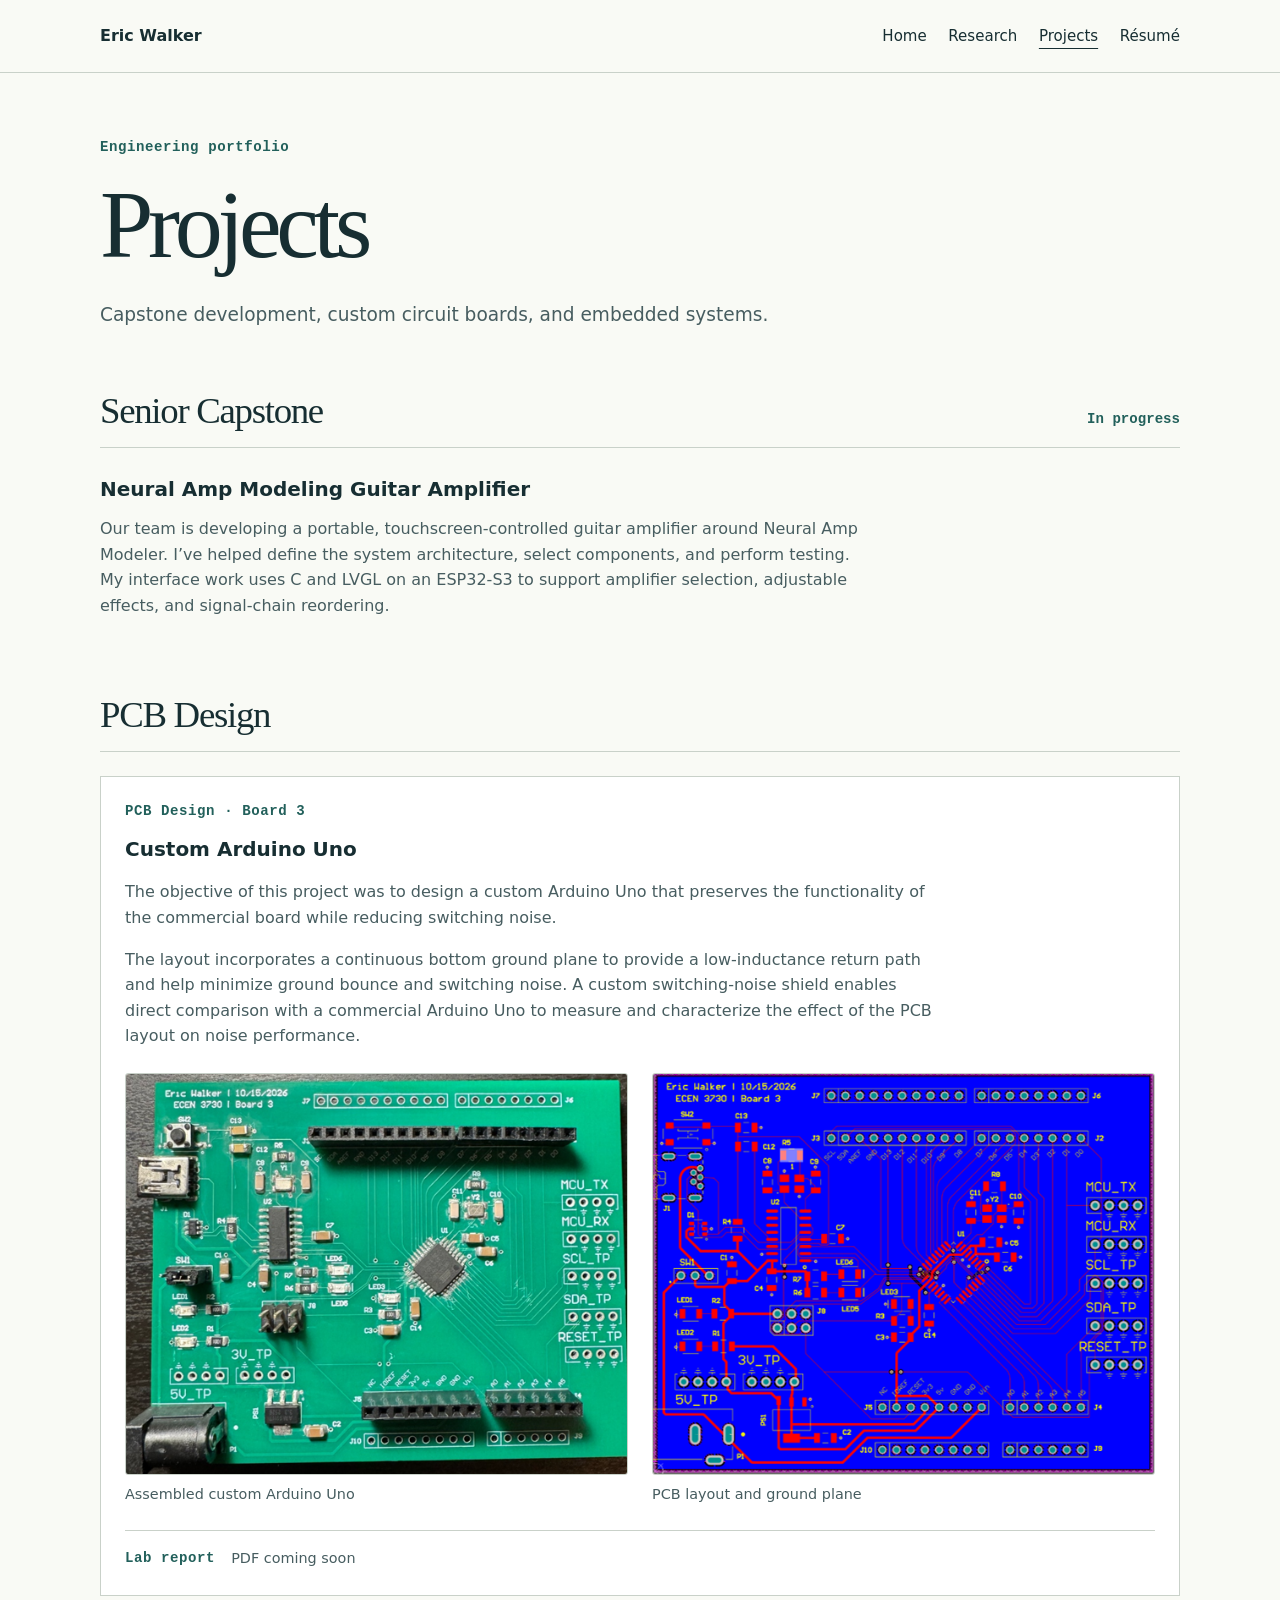
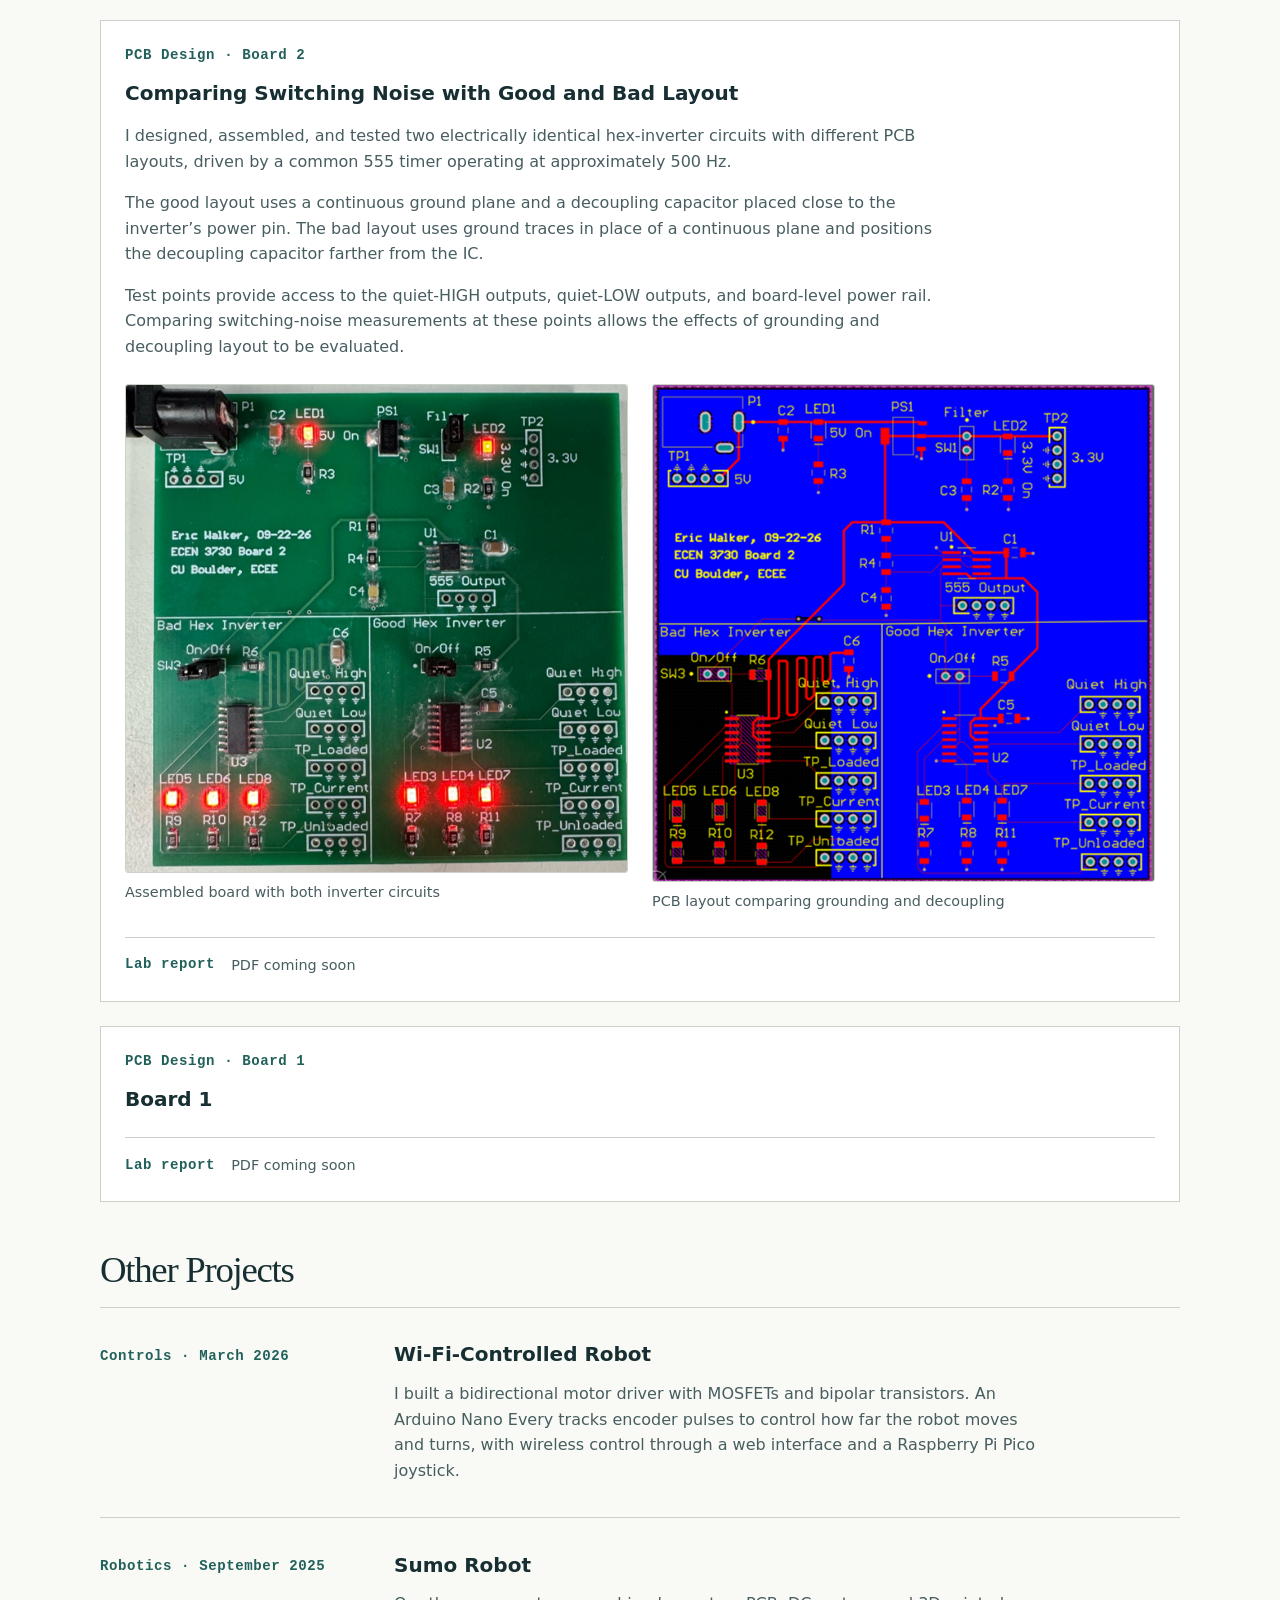
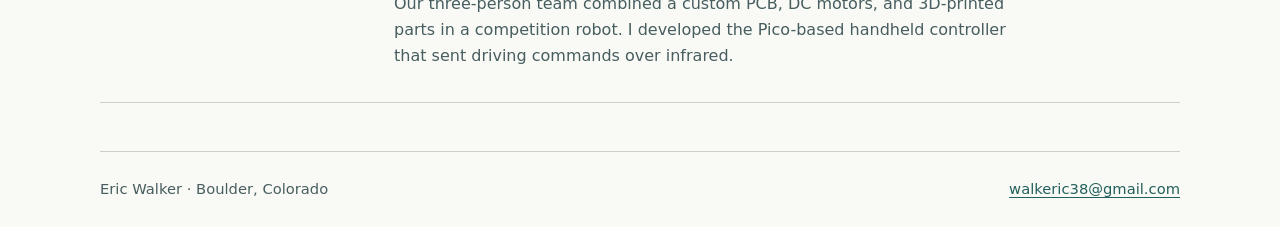
==== projects.html @ d58d84e8 "Add Board 2 layout comparison and stack PCB projects" ====
<!doctype html>
<html lang="en">
<head>
  <meta charset="utf-8">
  <meta name="viewport" content="width=device-width, initial-scale=1">
  <title>Projects | Eric Walker</title>
  <meta name="description" content="PCB design, embedded systems, electronics, robotics, and software projects by Eric Walker.">
  <link rel="icon" type="image/svg+xml" href="data:image/svg+xml,%3Csvg xmlns='http://www.w3.org/2000/svg' viewBox='0 0 64 64'%3E%3Crect width='64' height='64' rx='8' fill='%23172033'/%3E%3Cpath d='M15 17h34v9H26v7h19v8H26v7h23v9H15z' fill='white'/%3E%3C/svg%3E">
  <link rel="stylesheet" href="styles.css">
</head>
<body>
  <a class="skip-link" href="#main">Skip to content</a>
  <header class="site-header"><nav class="nav" aria-label="Primary navigation"><a class="brand" href="index.html">Eric Walker</a><button class="menu-button" type="button" aria-label="Open navigation" aria-expanded="false">☰</button><div class="nav-links"><a href="index.html">Home</a><a href="research.html">Research</a><a href="projects.html" aria-current="page">Projects</a><a href="resume.html">Résumé</a></div></nav></header>
  <main id="main">
    <header class="page-header"><p class="label">Engineering portfolio</p><h1>Projects</h1><p class="lead">Capstone development, custom circuit boards, and embedded systems.</p></header>
    <section class="project-section" id="capstone" aria-labelledby="capstone-title">
      <span id="amplifier"></span>
      <div class="section-heading"><h2 id="capstone-title">Senior Capstone</h2><p class="meta">In progress</p></div>
      <article class="featured-project"><h3>Neural Amp Modeling Guitar Amplifier</h3><p>Our team is developing a portable, touchscreen-controlled guitar amplifier around Neural Amp Modeler. I’ve helped define the system architecture, select components, and perform testing. My interface work uses C and LVGL on an ESP32-S3 to support amplifier selection, adjustable effects, and signal-chain reordering.</p></article>
    </section>
    <section class="project-section" id="pcb-design" aria-labelledby="pcb-title">
      <div class="section-heading"><h2 id="pcb-title">PCB Design</h2></div>
      <div class="board-grid">
        <article id="custom-arduino" class="board-card board-feature">
          <p class="label">PCB Design · Board 3</p>
          <h3>Custom Arduino Uno</h3>
          <p>The objective of this project was to design a custom Arduino Uno that preserves the functionality of the commercial board while reducing switching noise.</p>
          <p>The layout incorporates a continuous bottom ground plane to provide a low-inductance return path and help minimize ground bounce and switching noise. A custom switching-noise shield enables direct comparison with a commercial Arduino Uno to measure and characterize the effect of the PCB layout on noise performance.</p>
          <div class="board-gallery">
            <figure><a href="assets/custom-arduino-assembled.png" target="_blank" rel="noopener"><img src="assets/custom-arduino-assembled.png" width="593" height="473" alt="Assembled custom Arduino Uno board with microcontroller, USB connector, power input, headers, and labeled test points" loading="lazy"></a><figcaption>Assembled custom Arduino Uno</figcaption></figure>
            <figure><a href="assets/custom-arduino-layout.png" target="_blank" rel="noopener"><img src="assets/custom-arduino-layout.png" width="588" height="470" alt="Custom Arduino PCB layout showing component placement, signal routing, and bottom ground plane" loading="lazy"></a><figcaption>PCB layout and ground plane</figcaption></figure>
          </div>
          <div class="report-area"><span class="label">Lab report</span><span class="report-pending">PDF coming soon</span></div>
        </article>
        <article id="board-2" class="board-card board-feature">
          <p class="label">PCB Design · Board 2</p>
          <h3>Comparing Switching Noise with Good and Bad Layout</h3>
          <p>I designed, assembled, and tested two electrically identical hex-inverter circuits with different PCB layouts, driven by a common 555 timer operating at approximately 500 Hz.</p>
          <p>The good layout uses a continuous ground plane and a decoupling capacitor placed close to the inverter’s power pin. The bad layout uses ground traces in place of a continuous plane and positions the decoupling capacitor farther from the IC.</p>
          <p>Test points provide access to the quiet-HIGH outputs, quiet-LOW outputs, and board-level power rail. Comparing switching-noise measurements at these points allows the effects of grounding and decoupling layout to be evaluated.</p>
          <div class="board-gallery">
            <figure><a href="assets/board-2-assembled.png" target="_blank" rel="noopener"><img src="assets/board-2-assembled.png" width="614" height="597" alt="Assembled Board 2 with a common 555 timer above bad-layout and good-layout hex-inverter circuits, illuminated LEDs, and labeled test points" loading="lazy"></a><figcaption>Assembled board with both inverter circuits</figcaption></figure>
            <figure><a href="assets/board-2-layout.png" target="_blank" rel="noopener"><img src="assets/board-2-layout.png" width="606" height="600" alt="Board 2 PCB layout comparing ground traces and distant decoupling on the left with a ground plane and local decoupling on the right" loading="lazy"></a><figcaption>PCB layout comparing grounding and decoupling</figcaption></figure>
          </div>
          <div class="report-area"><span class="label">Lab report</span><span class="report-pending">PDF coming soon</span></div>
        </article>
        <article id="board-1" class="board-card"><p class="label">PCB Design · Board 1</p><h3>Board 1</h3><div class="report-area"><span class="label">Lab report</span><span class="report-pending">PDF coming soon</span></div></article>
      </div>
    </section>
    <section class="project-section" aria-labelledby="other-title">
      <div class="section-heading"><h2 id="other-title">Other Projects</h2></div>
      <div class="rows">
        <article id="robot"><p class="label">Controls · March 2026</p><div><h3>Wi-Fi-Controlled Robot</h3><p>I built a bidirectional motor driver with MOSFETs and bipolar transistors. An Arduino Nano Every tracks encoder pulses to control how far the robot moves and turns, with wireless control through a web interface and a Raspberry Pi Pico joystick.</p></div></article>
        <article id="sumo-robot"><p class="label">Robotics · September 2025</p><div><h3>Sumo Robot</h3><p>Our three-person team combined a custom PCB, DC motors, and 3D-printed parts in a competition robot. I developed the Pico-based handheld controller that sent driving commands over infrared.</p></div></article>
      </div>
    </section>
  </main>
  <footer class="site-footer"><span>Eric Walker · Boulder, Colorado</span><a href="mailto:walkeric38@gmail.com">walkeric38@gmail.com</a></footer>
  <script src="site.js"></script>
</body>
</html>
---- styles.css ----
:root{--ink:#172e32;--muted:#475d60;--rule:#c9d1c9;--accent:#22605b;--paper:#f9faf5;font:100%/1.6 system-ui,sans-serif;color:var(--ink);background:var(--paper)}
*{box-sizing:border-box}body{margin:0}a{color:var(--accent);text-underline-offset:.22em}a:hover{text-decoration-thickness:2px}a:focus-visible,button:focus-visible{outline:3px solid #b27626;outline-offset:4px}
main,.nav,.site-footer{width:min(1080px,calc(100% - 3rem));margin-inline:auto}.site-header{border-bottom:1px solid var(--rule)}.nav,.nav-links,.site-footer,.links,.resume-actions{display:flex;align-items:center;gap:1.35rem;flex-wrap:wrap}.nav,.site-footer{justify-content:space-between}.nav{min-height:72px}.brand,.nav-links a{color:var(--ink);text-decoration:none}.brand{font-weight:750}.nav-links a{font-size:.94rem;padding:.3rem 0}.nav-links a:hover,.nav-links [aria-current]{text-decoration:underline;text-underline-offset:.45em}.menu-button{display:none}.skip-link{position:absolute;left:1rem;top:-6rem;background:white;padding:.7rem}.skip-link:focus{top:0}
.hero{display:grid;grid-template-columns:1.35fr 1fr;align-items:center;gap:clamp(2rem,5vw,5rem);padding:clamp(3rem,7vw,6rem) 0}.label,.meta,.diagram figcaption{font:600 .88rem/1.55 ui-monospace,Consolas,monospace;color:var(--accent);margin:0 0 .85rem}.label{letter-spacing:.04em}h1,h2{font-family:Georgia,serif;font-weight:normal;line-height:1.1;text-wrap:balance}h1{font-size:clamp(3.2rem,7.5vw,6rem);letter-spacing:-.055em;margin:0}h2{font-size:clamp(1.7rem,3vw,2.3rem);letter-spacing:-.035em;margin:0 0 .65rem}.lead,.rows article div p{color:var(--muted);max-width:63ch}.lead{font-size:1.16rem;margin:1.35rem 0}.links{margin-top:1.7rem}.button-link{border:1px solid var(--accent);display:inline-block;padding:.58em 1.05em;text-decoration:none;border-radius:3px;font-weight:600}.primary{background:var(--accent);color:white}.button-link:hover{background:#163f3c;color:white}
.diagram{margin:0;background-color:#153438;color:#fff;padding:1.35rem 1.65rem;border-top:4px solid #bd914e}.diagram figcaption{color:#dae6dd}.diagram svg{display:block;width:100%;height:auto}.diagram a{color:#fff;font-size:1.05rem}.rows{border-top:1px solid var(--rule)}.rows article{display:grid;grid-template-columns:minmax(145px,1fr) 3fr;gap:2rem;padding:2.1rem 0;border-bottom:1px solid var(--rule)}.rows .label{margin:.3rem 0 0}.rows h2 a{color:inherit;text-decoration-thickness:1px}.rows article div p{margin:0}.contact{margin:1.5rem 0}.page-header{padding:4rem 0 2.5rem}.meta{margin:1rem 0 0}.site-footer{color:var(--muted);font-size:.92rem;margin-top:3rem;padding:1.6rem 0;border-top:1px solid var(--rule)}.resume-header{display:flex;align-items:end;justify-content:space-between;gap:1rem;flex-wrap:wrap}.resume-preview{margin:0;padding:clamp(.5rem,3vw,2rem);background:#e9ede7}.resume-preview img{display:block;width:100%;max-width:780px;height:auto;margin:auto;background:white;box-shadow:0 2px 12px #172e321a}.resume-preview figcaption{text-align:center;margin-top:.7rem;color:var(--muted)}
.portrait-slot { width: 100%; max-width: 320px; aspect-ratio: 4 / 5; justify-self: end; border-radius: 5px; background: #e9ede7; border: 1px solid var(--rule); }
.home-links { display: grid; gap: .75rem; margin-top: 2rem; }
.home-links .button-link { display: flex; align-items: center; min-height: 52px; padding: .85rem 1.1rem; background: #ffffff; border-color: var(--rule); color: var(--accent); line-height: 1.45; }
.home-links .button-link:hover { background: var(--accent); color: #ffffff; border-color: var(--accent); }
.project-section { margin-bottom: 3rem; scroll-margin-top: 2rem; }
.section-heading { display: flex; align-items: baseline; justify-content: space-between; gap: 1rem; padding-bottom: 1rem; border-bottom: 1px solid var(--rule); }
.section-heading h2 { margin: 0; }
.section-heading .meta { margin: 0; }
h3 { font-size: 1.25rem; line-height: 1.35; margin: 0 0 .8rem; font-weight: 650; }
.featured-project { padding: 1.75rem 0; max-width: 75ch; }
.featured-project p { color: var(--muted); margin: 0; }
.board-grid { display: grid; grid-template-columns: minmax(0, 1fr); gap: 1.5rem; padding-top: 1.5rem; }
.board-card { border: 1px solid var(--rule); padding: 1.5rem; min-height: 145px; background: white; }
.board-card h3 { margin-bottom: 0; }
.board-feature { grid-column: 1 / -1; }
.report-area { display: flex; align-items: center; flex-wrap: wrap; gap: 1rem; margin-top: 1.5rem; padding-top: 1rem; border-top: 1px solid var(--rule); }
.report-area .label { margin: 0; }
.report-pending { color: var(--muted); font-size: .9rem; }
.board-feature h3 { margin-bottom: 1rem; }
.board-feature > p:not(.label) { color: var(--muted); max-width: 80ch; }
.board-gallery { display: grid; grid-template-columns: repeat(2, minmax(0, 1fr)); gap: 1.5rem; margin-top: 1.5rem; }
.board-gallery figure { margin: 0; min-width: 0; }
.board-gallery a { display: block; }
.board-gallery img { display: block; width: 100%; height: auto; border: 1px solid var(--rule); border-radius: 3px; }
.board-gallery figcaption { font-size: .9rem; color: var(--muted); margin-top: .5rem; }
@media(max-width:600px) { .board-gallery { grid-template-columns: 1fr; } }
.project-section .rows { border-top: 0; }
@media(max-width:720px){.hero{grid-template-columns:1fr}.portrait-slot{justify-self:start;max-width:260px}.board-grid{grid-template-columns:1fr}.rows article{grid-template-columns:1fr;gap:.5rem}.nav{padding:1rem 0;gap:.6rem}.nav-links{gap:1rem}.page-header{padding:3rem 0 1.8rem}}
@media(max-width:460px){main,.nav,.site-footer{width:calc(100% - 2rem)}.nav{align-items:start;flex-direction:column}.nav-links{width:100%;justify-content:space-between}.hero{gap:1.7rem}.diagram svg{max-height:160px}.site-footer{gap:.4rem}}
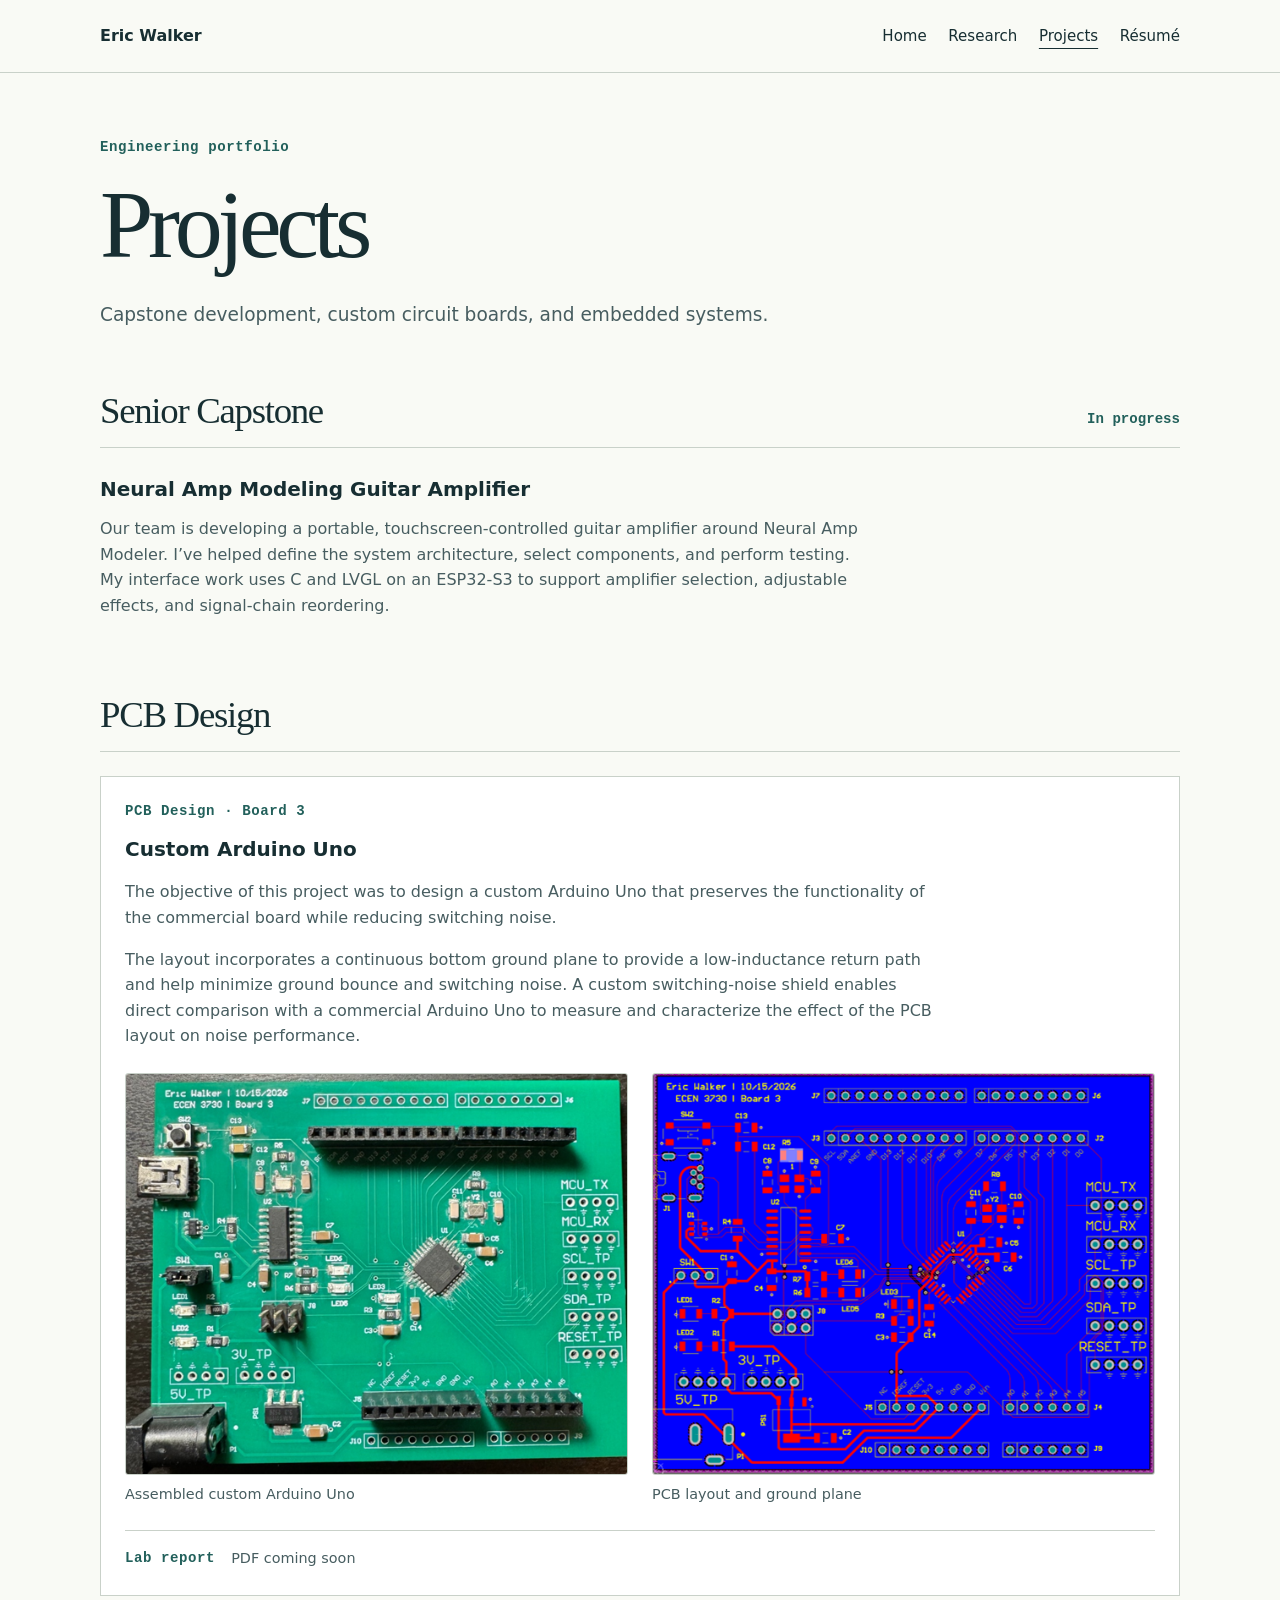
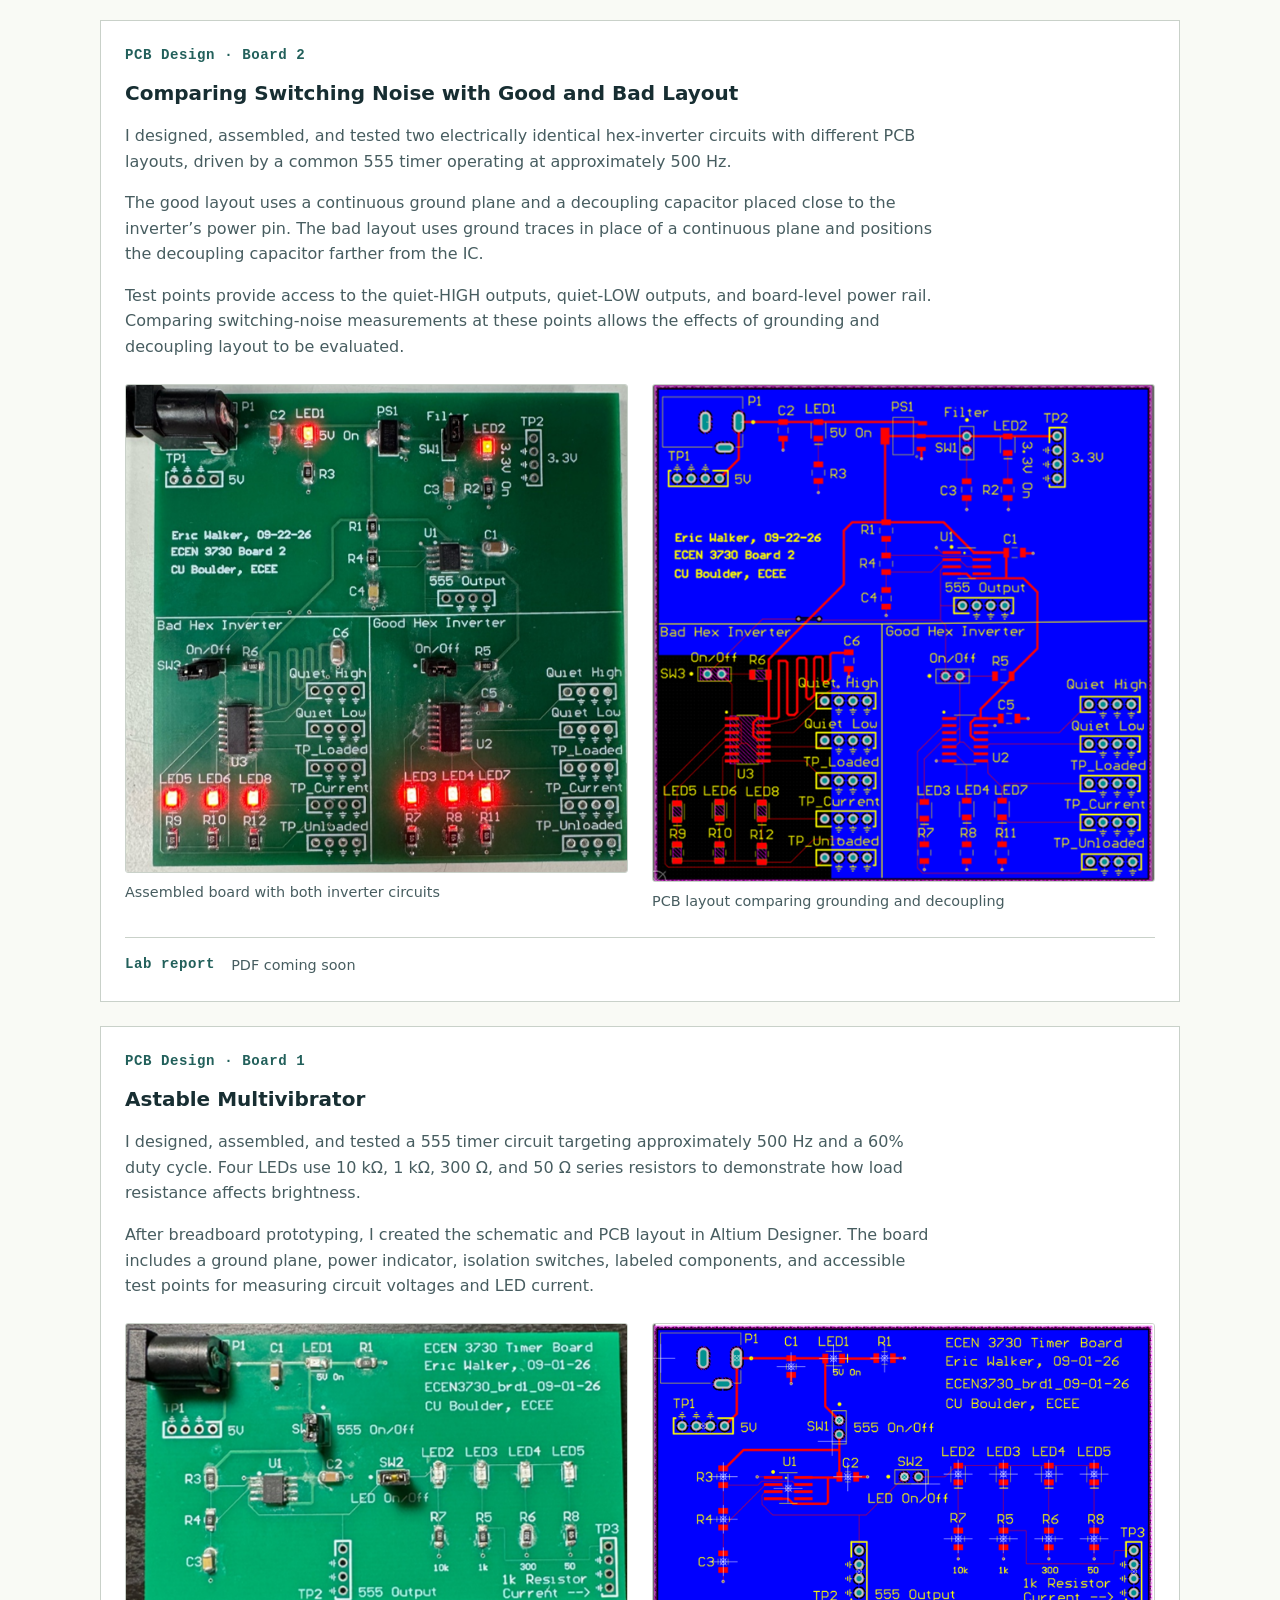
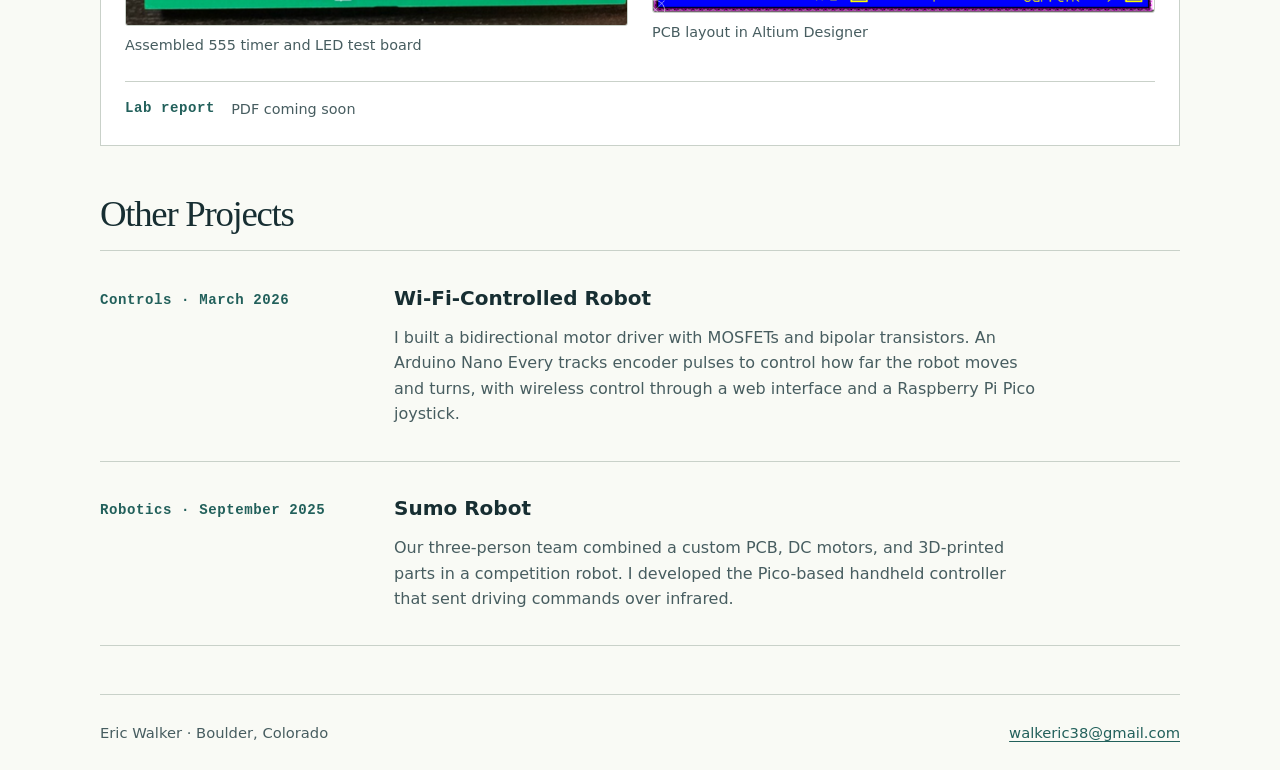
==== commit 90938c9c: "Add astable multivibrator PCB project and board images" ====
--- a/projects.html
+++ b/projects.html
@@ -44,7 +44,17 @@
           </div>
           <div class="report-area"><span class="label">Lab report</span><span class="report-pending">PDF coming soon</span></div>
         </article>
-        <article id="board-1" class="board-card"><p class="label">PCB Design · Board 1</p><h3>Board 1</h3><div class="report-area"><span class="label">Lab report</span><span class="report-pending">PDF coming soon</span></div></article>
+        <article id="board-1" class="board-card board-feature">
+          <p class="label">PCB Design · Board 1</p>
+          <h3>Astable Multivibrator</h3>
+          <p>I designed, assembled, and tested a 555 timer circuit targeting approximately 500 Hz and a 60% duty cycle. Four LEDs use 10 kΩ, 1 kΩ, 300 Ω, and 50 Ω series resistors to demonstrate how load resistance affects brightness.</p>
+          <p>After breadboard prototyping, I created the schematic and PCB layout in Altium Designer. The board includes a ground plane, power indicator, isolation switches, labeled components, and accessible test points for measuring circuit voltages and LED current.</p>
+          <div class="board-gallery">
+            <figure><a href="assets/board-1-assembled.png" target="_blank" rel="noopener"><img src="assets/board-1-assembled.png" width="591" height="355" alt="Assembled 555 timer board with four LED loads, isolation switches, power input, and voltage and current test points" loading="lazy"></a><figcaption>Assembled 555 timer and LED test board</figcaption></figure>
+            <figure><a href="assets/board-1-layout.png" target="_blank" rel="noopener"><img src="assets/board-1-layout.png" width="645" height="371" alt="Altium PCB layout of the astable multivibrator showing the ground plane, timer circuitry, LED resistor branches, and labeled test points" loading="lazy"></a><figcaption>PCB layout in Altium Designer</figcaption></figure>
+          </div>
+          <div class="report-area"><span class="label">Lab report</span><span class="report-pending">PDF coming soon</span></div>
+        </article>
       </div>
     </section>
     <section class="project-section" aria-labelledby="other-title">
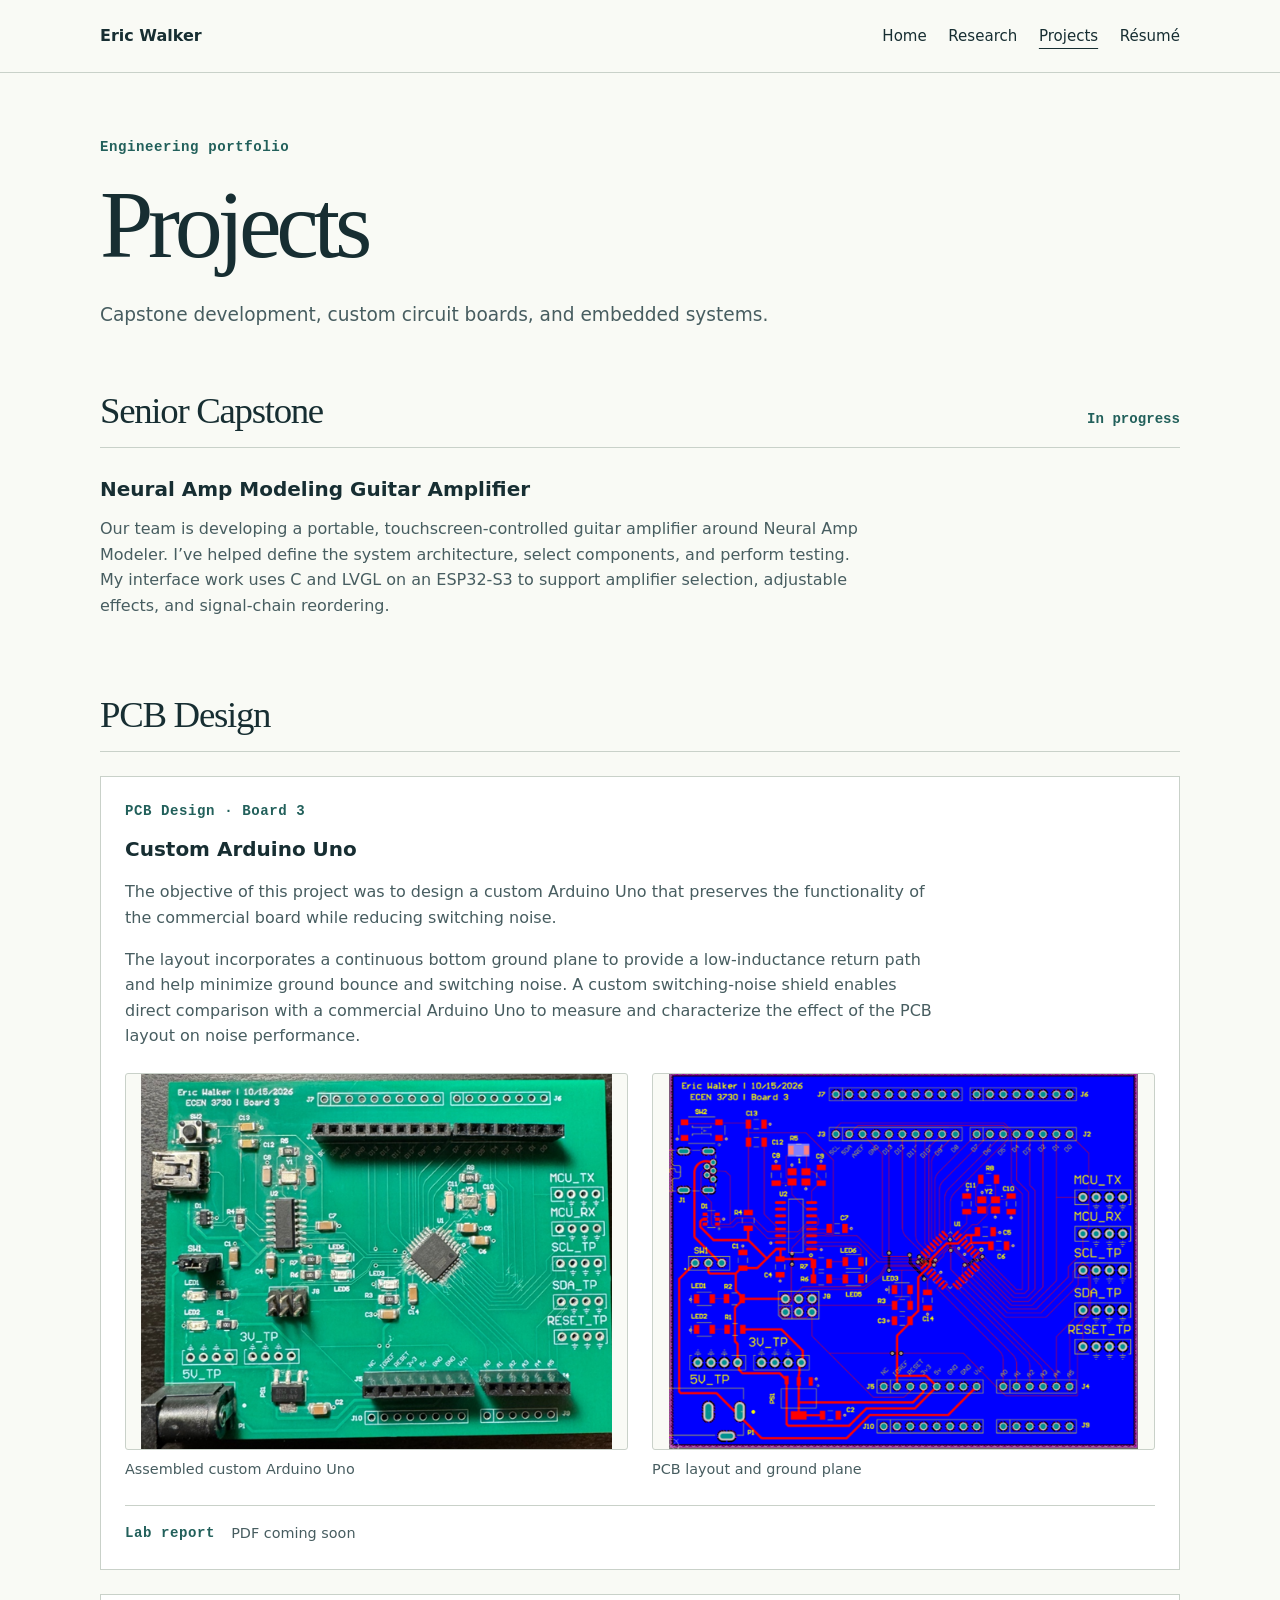
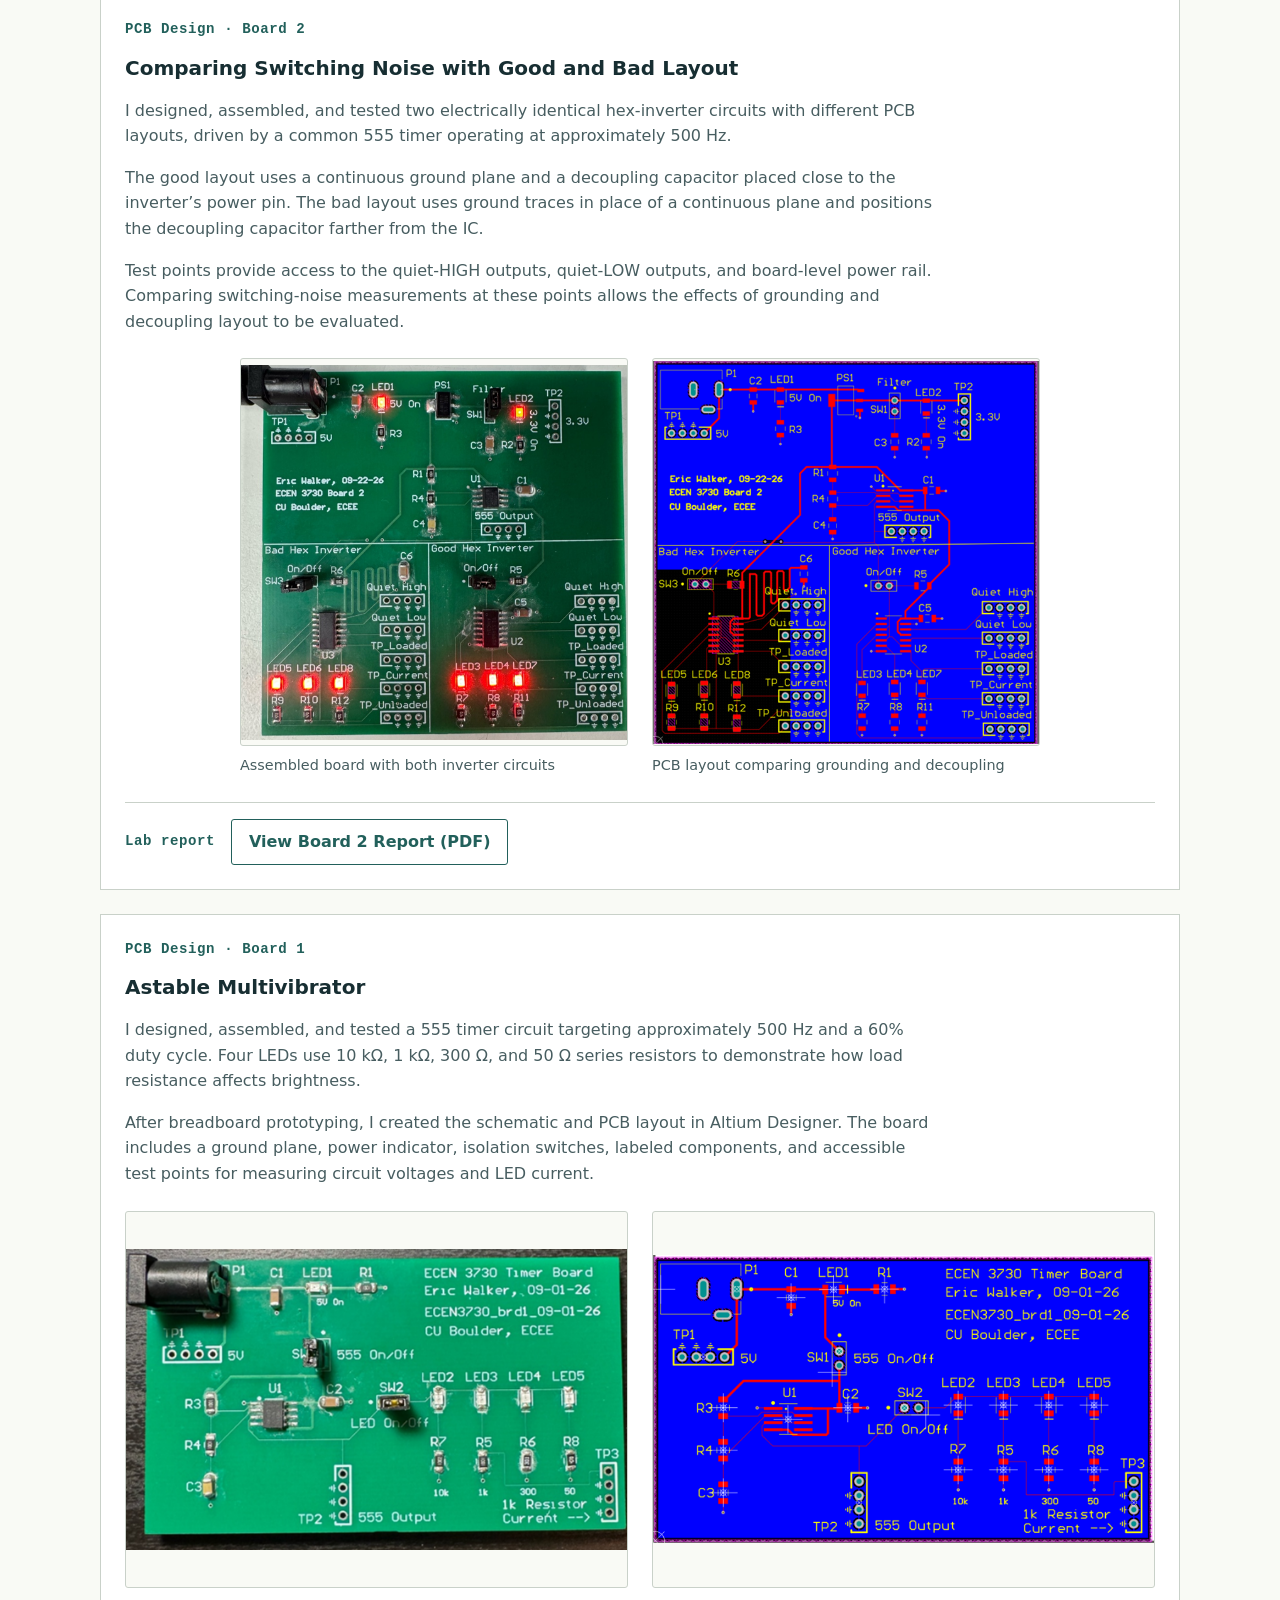
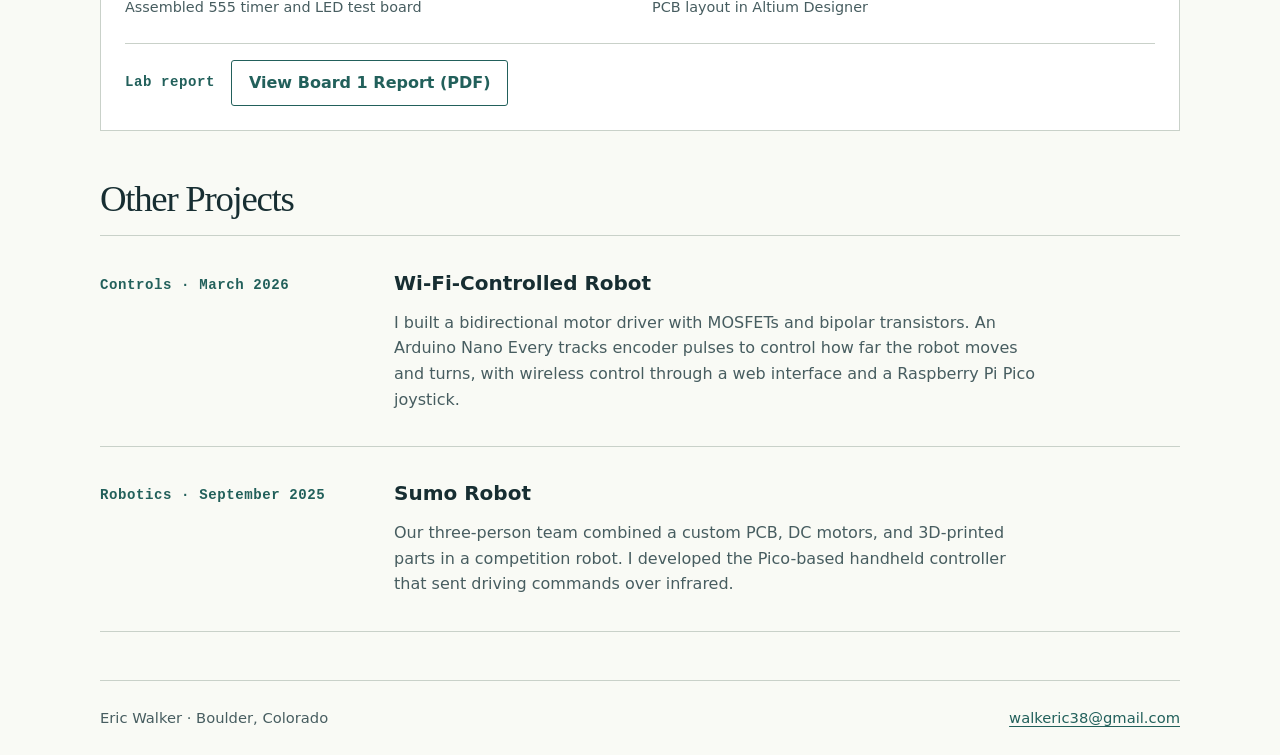
==== commit 69dd45ed: "Publish Board 1 and Board 2 lab report PDFs" ====
--- a/projects.html
+++ b/projects.html
@@ -42,7 +42,7 @@
             <figure><a href="assets/board-2-assembled.png" target="_blank" rel="noopener"><img src="assets/board-2-assembled.png" width="614" height="597" alt="Assembled Board 2 with a common 555 timer above bad-layout and good-layout hex-inverter circuits, illuminated LEDs, and labeled test points" loading="lazy"></a><figcaption>Assembled board with both inverter circuits</figcaption></figure>
             <figure><a href="assets/board-2-layout.png" target="_blank" rel="noopener"><img src="assets/board-2-layout.png" width="606" height="600" alt="Board 2 PCB layout comparing ground traces and distant decoupling on the left with a ground plane and local decoupling on the right" loading="lazy"></a><figcaption>PCB layout comparing grounding and decoupling</figcaption></figure>
           </div>
-          <div class="report-area"><span class="label">Lab report</span><span class="report-pending">PDF coming soon</span></div>
+          <div class="report-area"><span class="label">Lab report</span><a class="button-link" href="assets/board-2-report.pdf" target="_blank" rel="noopener">View Board 2 Report (PDF)</a></div>
         </article>
         <article id="board-1" class="board-card board-feature">
           <p class="label">PCB Design · Board 1</p>
@@ -53,7 +53,7 @@
             <figure><a href="assets/board-1-assembled.png" target="_blank" rel="noopener"><img src="assets/board-1-assembled.png" width="591" height="355" alt="Assembled 555 timer board with four LED loads, isolation switches, power input, and voltage and current test points" loading="lazy"></a><figcaption>Assembled 555 timer and LED test board</figcaption></figure>
             <figure><a href="assets/board-1-layout.png" target="_blank" rel="noopener"><img src="assets/board-1-layout.png" width="645" height="371" alt="Altium PCB layout of the astable multivibrator showing the ground plane, timer circuitry, LED resistor branches, and labeled test points" loading="lazy"></a><figcaption>PCB layout in Altium Designer</figcaption></figure>
           </div>
-          <div class="report-area"><span class="label">Lab report</span><span class="report-pending">PDF coming soon</span></div>
+          <div class="report-area"><span class="label">Lab report</span><a class="button-link" href="assets/board-1-report.pdf" target="_blank" rel="noopener">View Board 1 Report (PDF)</a></div>
         </article>
       </div>
     </section>
--- a/styles.css
+++ b/styles.css
@@ -25,8 +25,10 @@
 .board-feature > p:not(.label) { color: var(--muted); max-width: 80ch; }
 .board-gallery { display: grid; grid-template-columns: repeat(2, minmax(0, 1fr)); gap: 1.5rem; margin-top: 1.5rem; }
 .board-gallery figure { margin: 0; min-width: 0; }
-.board-gallery a { display: block; }
-.board-gallery img { display: block; width: 100%; height: auto; border: 1px solid var(--rule); border-radius: 3px; }
+.board-gallery a { display: block; aspect-ratio: 4 / 3; border: 1px solid var(--rule); border-radius: 3px; background: var(--paper); overflow: hidden; }
+.board-gallery img { display: block; width: 100%; height: 100%; object-fit: contain; }
+#board-2 .board-gallery { max-width: 800px; margin-inline: auto; }
+#board-2 .board-gallery a { aspect-ratio: 1; }
 .board-gallery figcaption { font-size: .9rem; color: var(--muted); margin-top: .5rem; }
 @media(max-width:600px) { .board-gallery { grid-template-columns: 1fr; } }
 .project-section .rows { border-top: 0; }
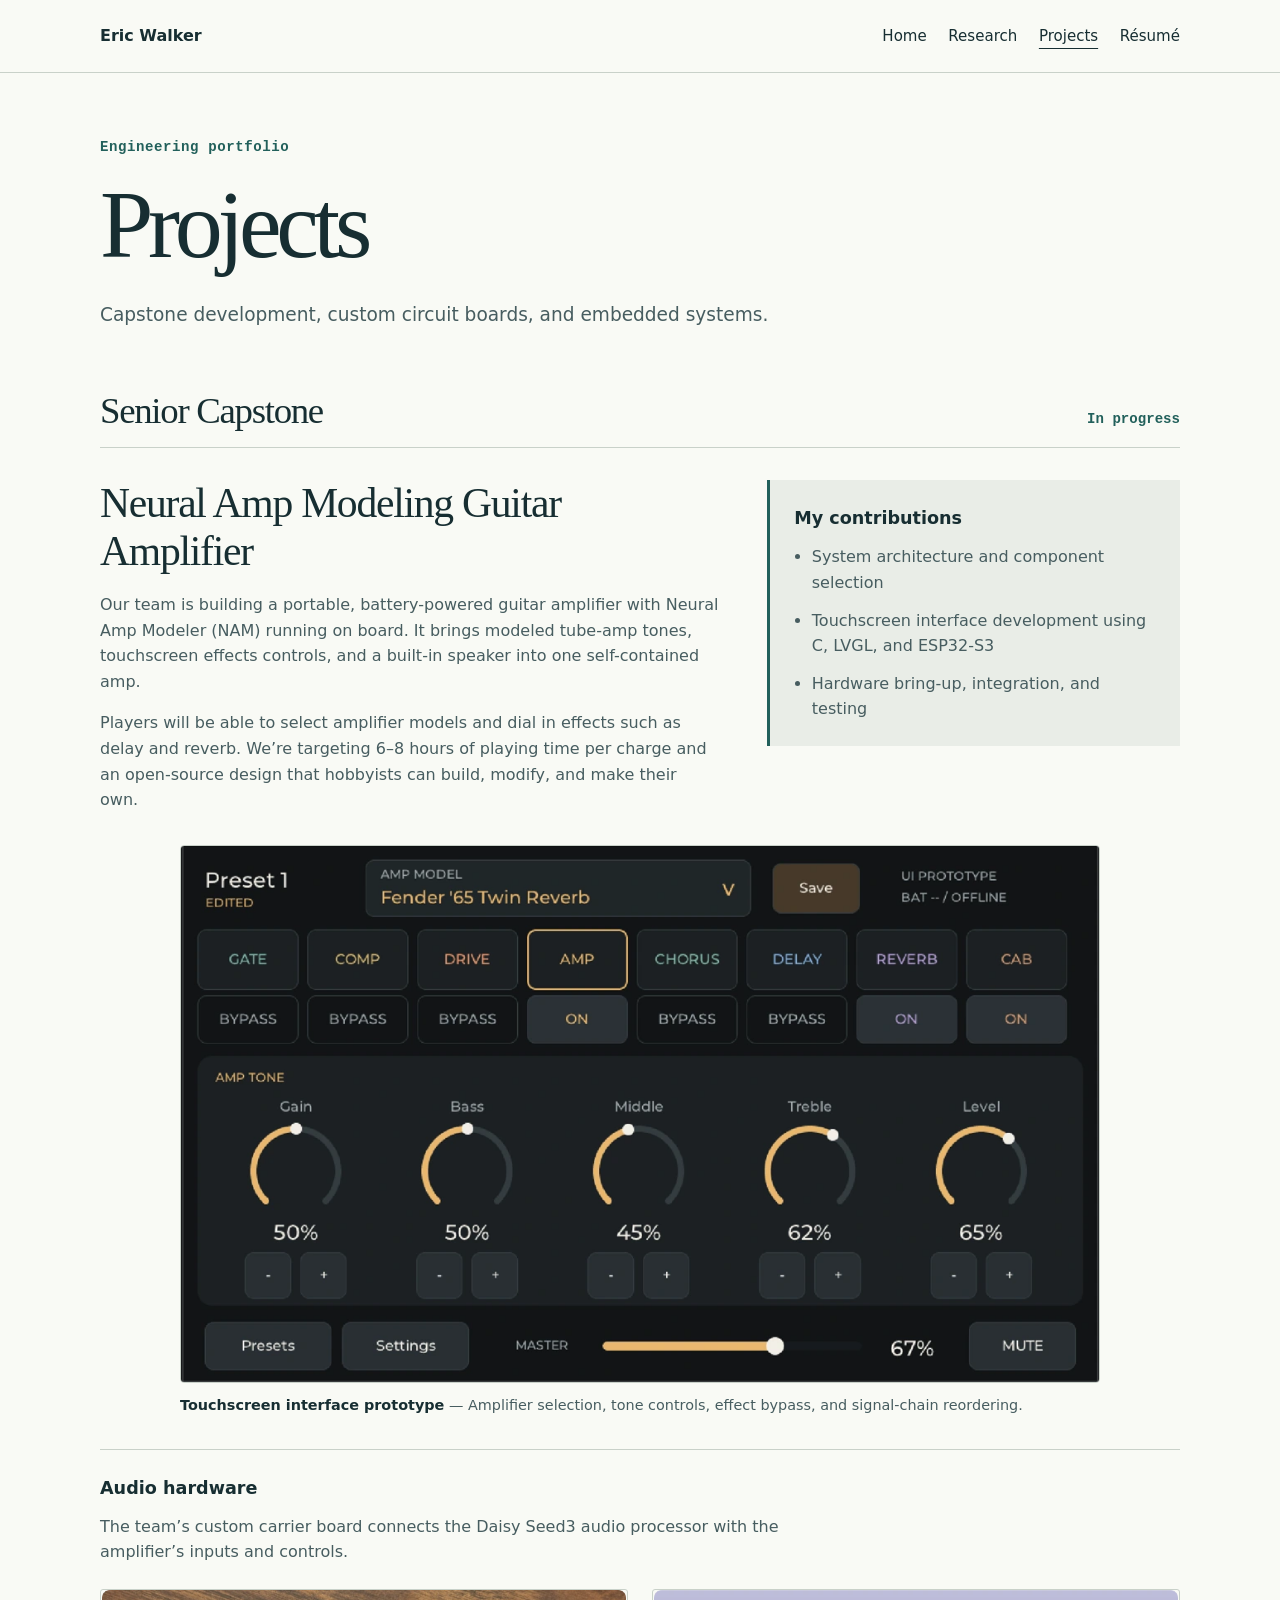
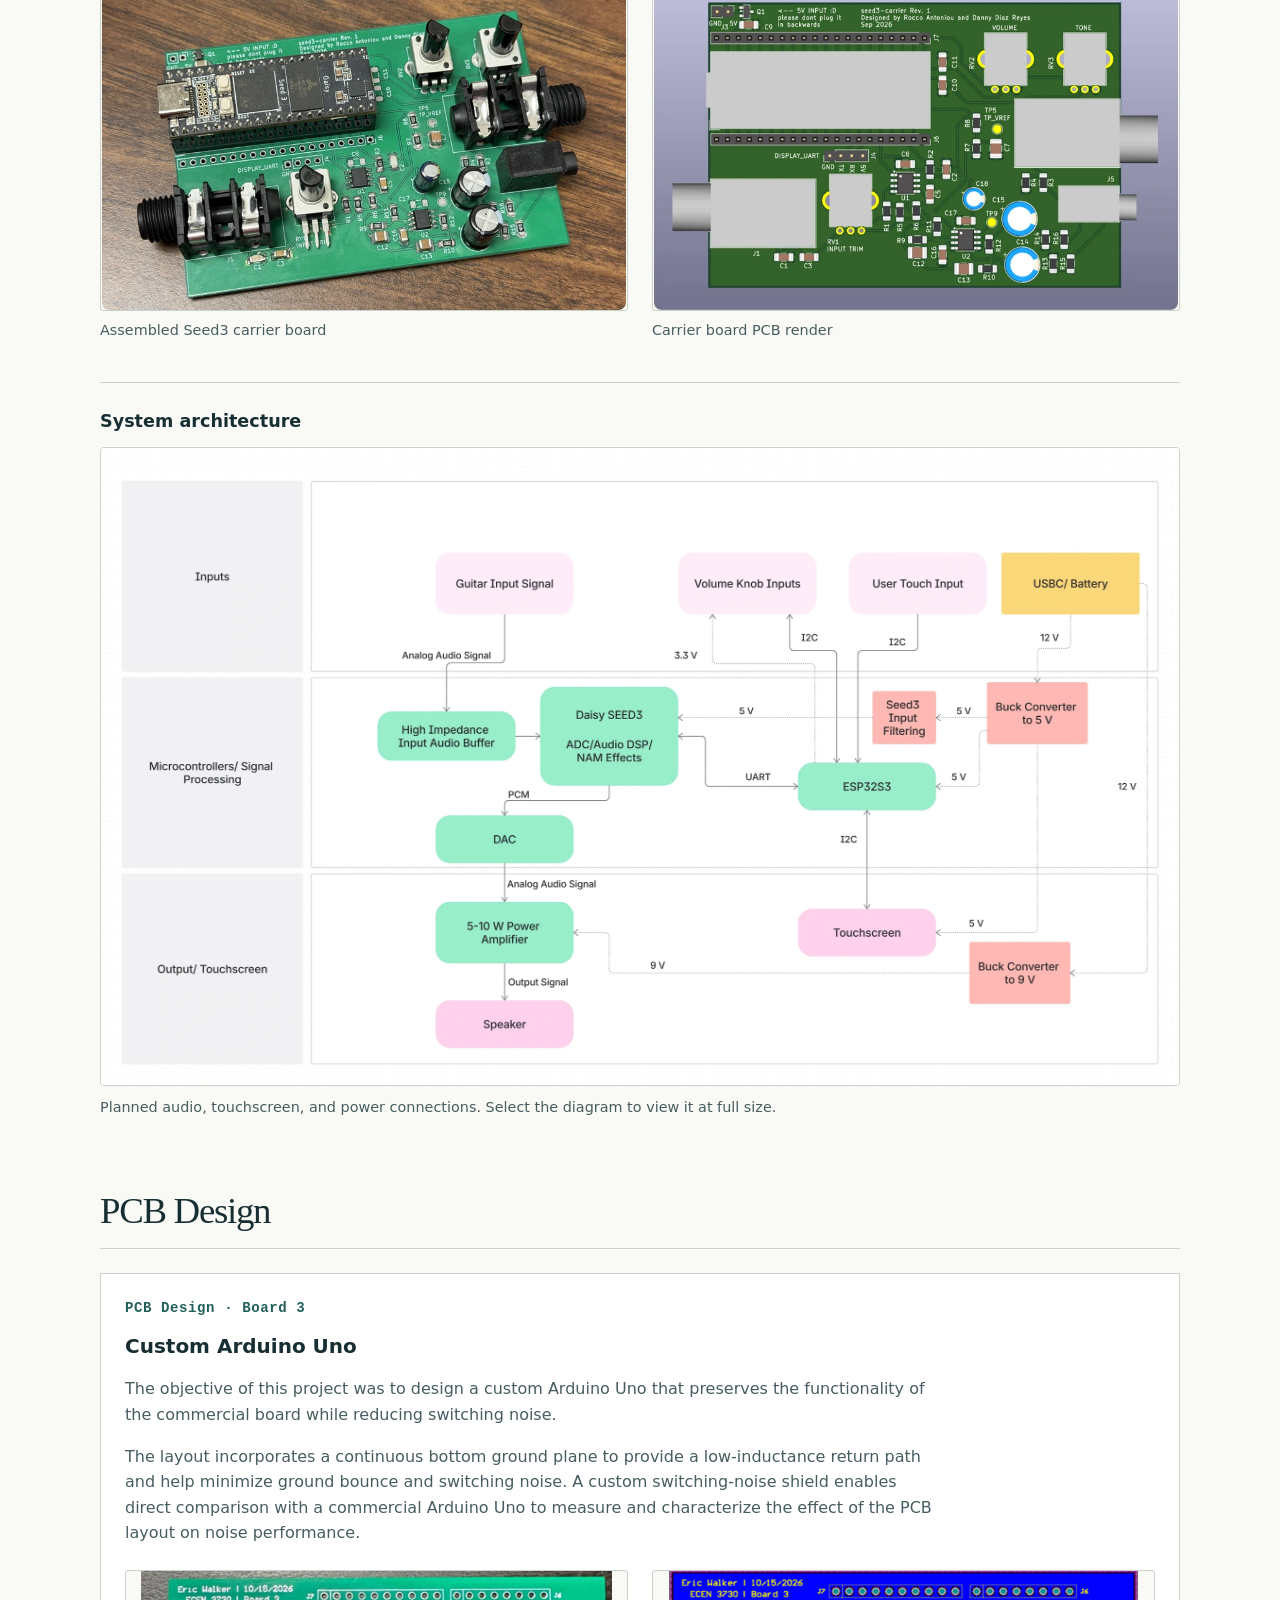
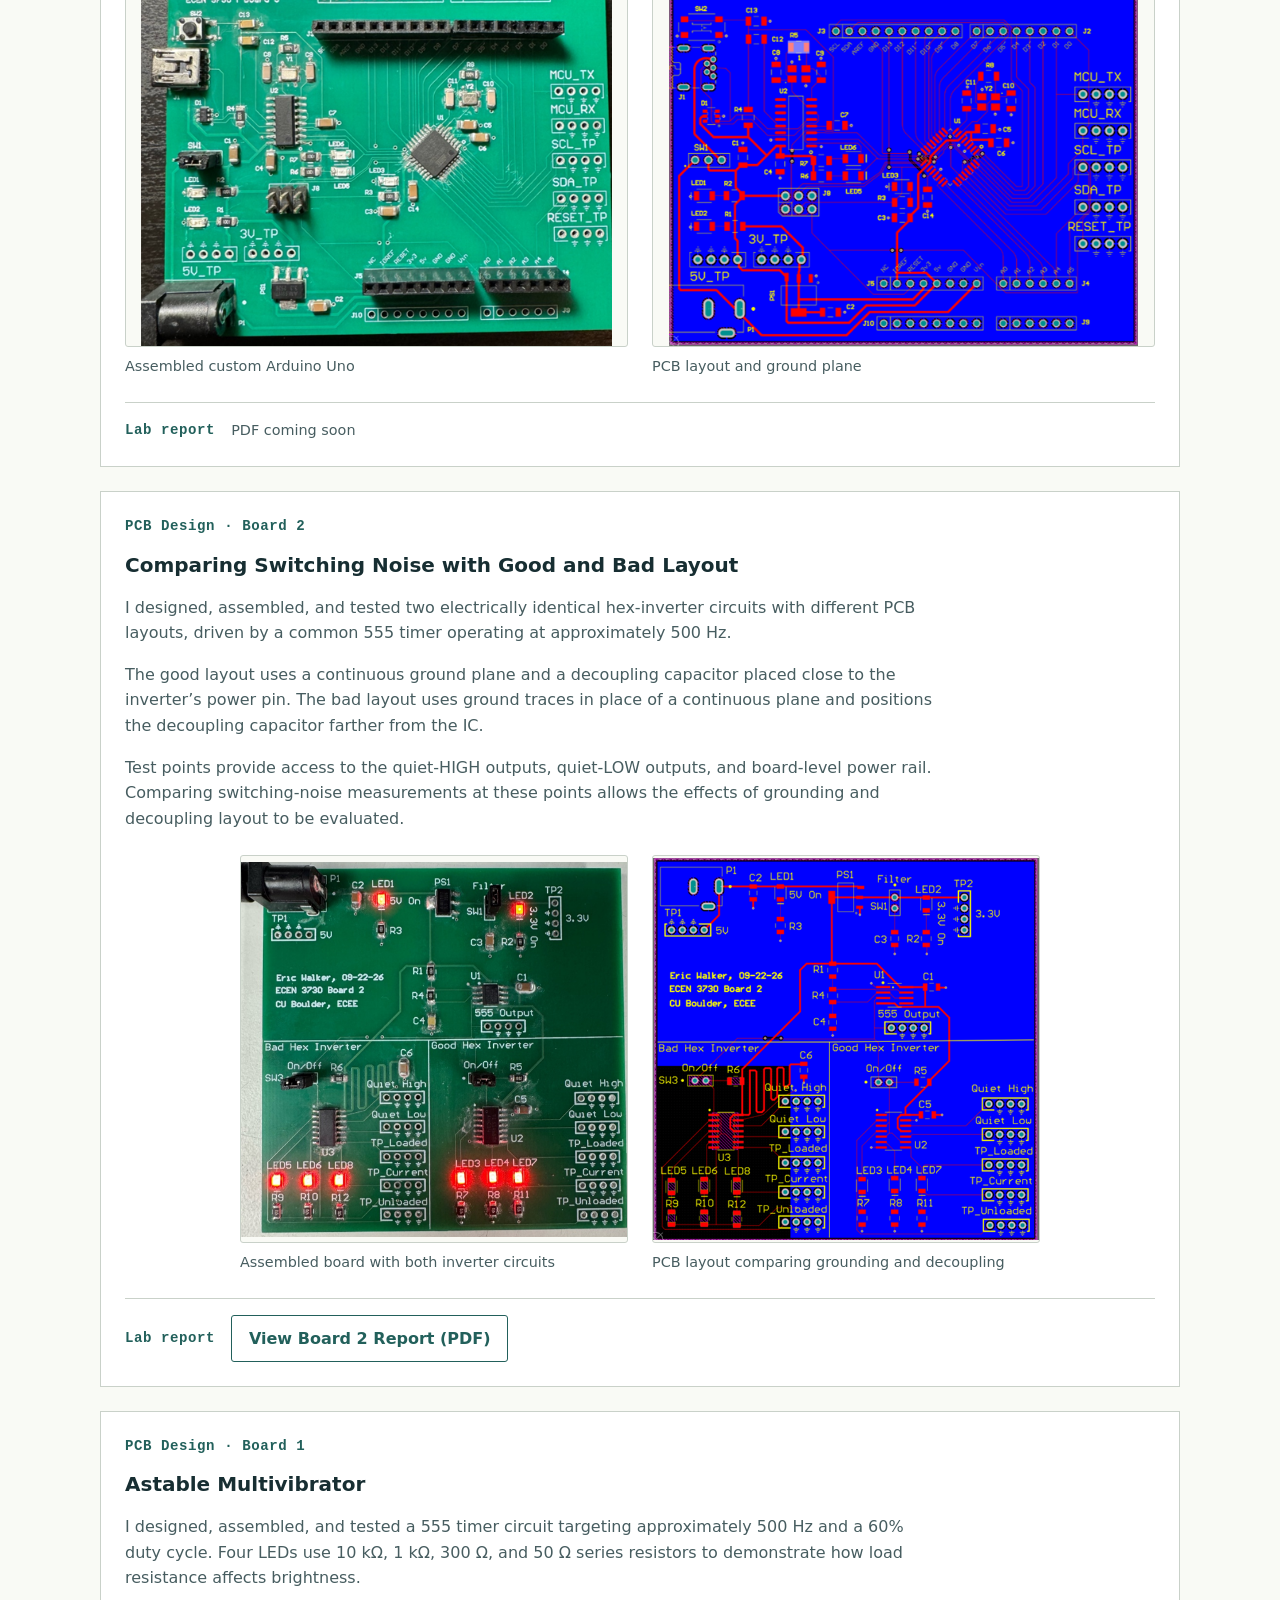
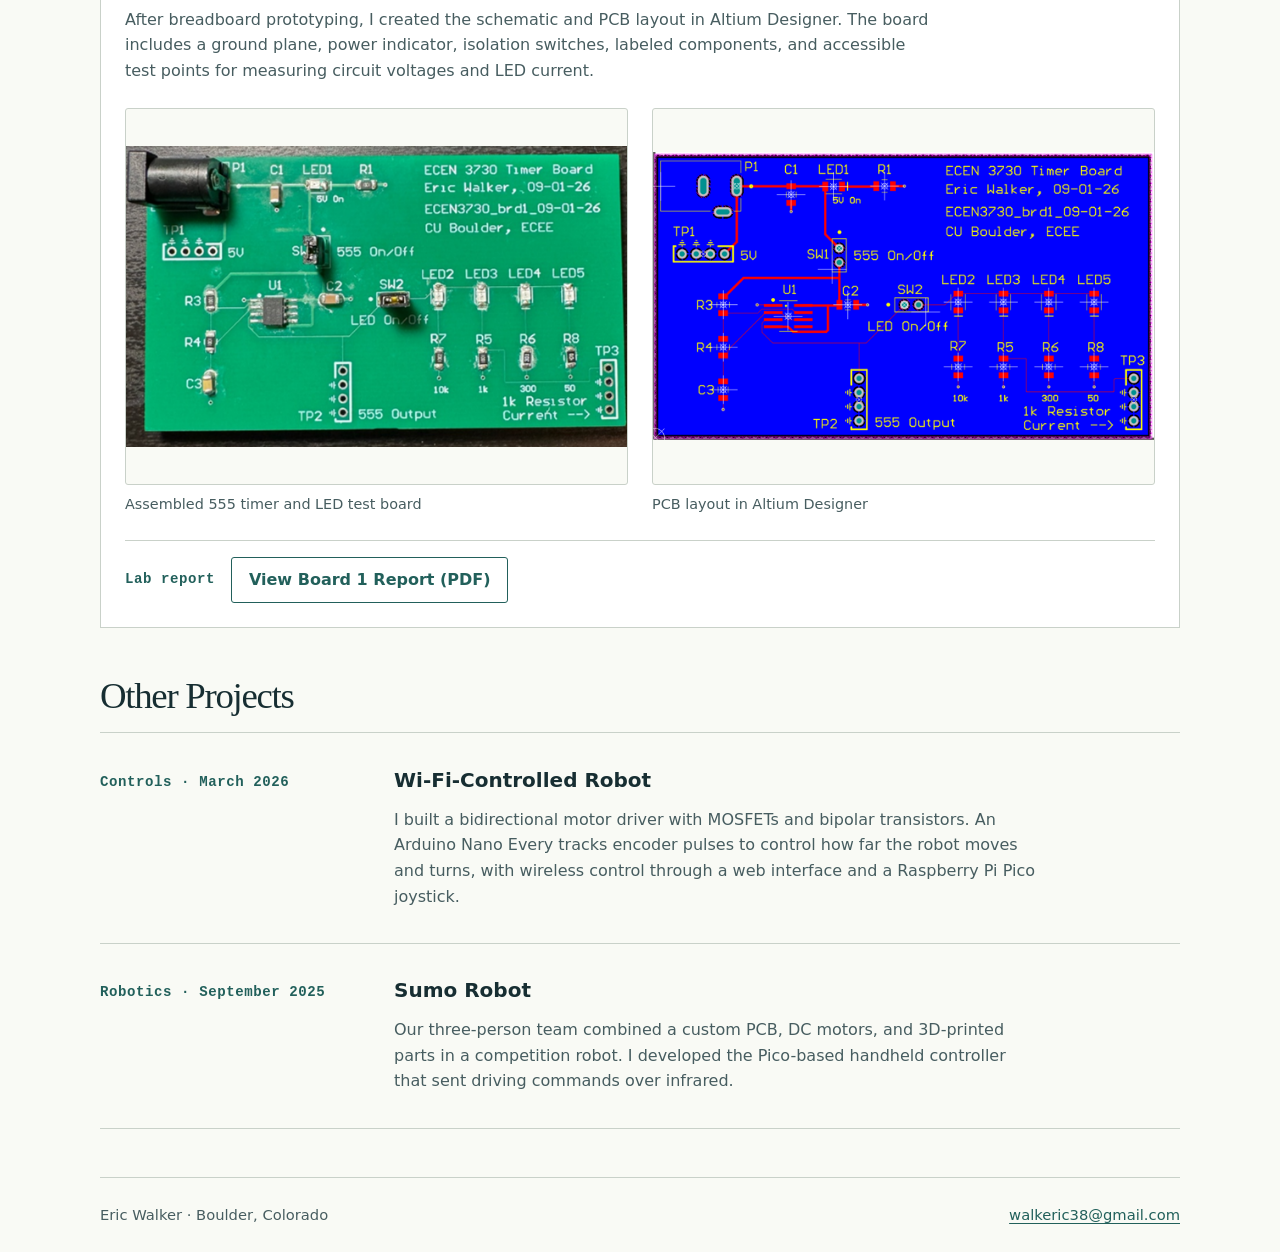
==== commit e0188216: "Show capstone interface, hardware, and system architecture" ====
--- a/projects.html
+++ b/projects.html
@@ -16,7 +16,39 @@
     <section class="project-section" id="capstone" aria-labelledby="capstone-title">
       <span id="amplifier"></span>
       <div class="section-heading"><h2 id="capstone-title">Senior Capstone</h2><p class="meta">In progress</p></div>
-      <article class="featured-project"><h3>Neural Amp Modeling Guitar Amplifier</h3><p>Our team is developing a portable, touchscreen-controlled guitar amplifier around Neural Amp Modeler. I’ve helped define the system architecture, select components, and perform testing. My interface work uses C and LVGL on an ESP32-S3 to support amplifier selection, adjustable effects, and signal-chain reordering.</p></article>
+      <article class="capstone-story">
+        <div class="capstone-intro">
+          <div>
+            <h3>Neural Amp Modeling Guitar Amplifier</h3>
+            <p>Our team is building a portable, battery-powered guitar amplifier with Neural Amp Modeler (NAM) running on board. It brings modeled tube-amp tones, touchscreen effects controls, and a built-in speaker into one self-contained amp.</p>
+            <p>Players will be able to select amplifier models and dial in effects such as delay and reverb. We’re targeting 6–8 hours of playing time per charge and an open-source design that hobbyists can build, modify, and make their own.</p>
+          </div>
+          <aside class="capstone-role" aria-labelledby="contributions-title">
+            <h4 id="contributions-title">My contributions</h4>
+            <ul>
+              <li>System architecture and component selection</li>
+              <li>Touchscreen interface development using C, LVGL, and ESP32-S3</li>
+              <li>Hardware bring-up, integration, and testing</li>
+            </ul>
+          </aside>
+        </div>
+        <figure class="capstone-screen">
+          <a href="assets/capstone-interface.webp" target="_blank" rel="noopener"><img src="assets/capstone-interface.webp" width="1109" height="648" alt="Guitar amplifier touchscreen prototype with amp model selection, reorderable effects, gain and tone controls, presets, and master volume" loading="lazy"></a>
+          <figcaption><strong>Touchscreen interface prototype</strong> — Amplifier selection, tone controls, effect bypass, and signal-chain reordering.</figcaption>
+        </figure>
+        <div class="capstone-hardware">
+          <div class="capstone-subheading"><h4>Audio hardware</h4><p>The team’s custom carrier board connects the Daisy Seed3 audio processor with the amplifier’s inputs and controls.</p></div>
+          <div class="board-gallery">
+            <figure><a href="assets/capstone-carrier.webp" target="_blank" rel="noopener"><img src="assets/capstone-carrier.webp" width="842" height="513" alt="Assembled custom audio carrier PCB with a Daisy Seed3 module, input and output jacks, and rotary controls" loading="lazy"></a><figcaption>Assembled Seed3 carrier board</figcaption></figure>
+            <figure><a href="assets/capstone-pcb-render.webp" target="_blank" rel="noopener"><img src="assets/capstone-pcb-render.webp" width="842" height="513" alt="Three-dimensional PCB render showing the Seed3 carrier board, connectors, potentiometers, and supporting circuitry" loading="lazy"></a><figcaption>Carrier board PCB render</figcaption></figure>
+          </div>
+        </div>
+        <figure class="capstone-architecture">
+          <h4>System architecture</h4>
+          <a href="assets/capstone-system.webp" target="_blank" rel="noopener"><img src="assets/capstone-system.webp" width="2282" height="1349" alt="Planned amplifier architecture connecting guitar input, audio buffer, Daisy Seed3 processing, DAC, power amplifier and speaker, with ESP32-S3 touchscreen control and battery power regulation" loading="lazy"></a>
+          <figcaption>Planned audio, touchscreen, and power connections. Select the diagram to view it at full size.</figcaption>
+        </figure>
+      </article>
     </section>
     <section class="project-section" id="pcb-design" aria-labelledby="pcb-title">
       <div class="section-heading"><h2 id="pcb-title">PCB Design</h2></div>
--- a/styles.css
+++ b/styles.css
@@ -14,6 +14,25 @@
 h3 { font-size: 1.25rem; line-height: 1.35; margin: 0 0 .8rem; font-weight: 650; }
 .featured-project { padding: 1.75rem 0; max-width: 75ch; }
 .featured-project p { color: var(--muted); margin: 0; }
+.capstone-story { padding: 2rem 0 .5rem; }
+.capstone-intro { display: grid; grid-template-columns: 1.5fr 1fr; gap: clamp(1.5rem, 4vw, 3rem); align-items: start; }
+.capstone-intro h3 { font: normal clamp(1.8rem, 3.5vw, 2.6rem)/1.15 Georgia, serif; letter-spacing: -.03em; }
+.capstone-story p { color: var(--muted); }
+.capstone-intro p { margin: 1rem 0 0; }
+.capstone-story h4 { font-size: 1.1rem; margin: 0 0 .75rem; }
+.capstone-role { padding: 1.5rem; background: #e9ede7; border-left: 3px solid var(--accent); }
+.capstone-role ul { margin: 0; padding-left: 1.1rem; color: var(--muted); }
+.capstone-role li + li { margin-top: .75rem; }
+.capstone-screen { max-width: 920px; margin: 2rem auto; }
+.capstone-screen a, .capstone-architecture a { display: block; border: 1px solid var(--rule); border-radius: 4px; overflow: hidden; }
+.capstone-screen img, .capstone-architecture img { display: block; width: 100%; height: auto; }
+.capstone-story figcaption { color: var(--muted); font-size: .9rem; margin-top: .65rem; }
+.capstone-story figcaption strong { color: var(--ink); font-weight: 600; }
+.capstone-hardware { padding-top: 1.5rem; border-top: 1px solid var(--rule); }
+.capstone-subheading p { margin: 0; max-width: 75ch; }
+.capstone-hardware .board-gallery a { aspect-ratio: 842 / 513; }
+.capstone-architecture { margin: 2.5rem 0 1rem; padding-top: 1.5rem; border-top: 1px solid var(--rule); }
+@media(max-width:720px) { .capstone-intro { grid-template-columns: 1fr; } }
 .board-grid { display: grid; grid-template-columns: minmax(0, 1fr); gap: 1.5rem; padding-top: 1.5rem; }
 .board-card { border: 1px solid var(--rule); padding: 1.5rem; min-height: 145px; background: white; }
 .board-card h3 { margin-bottom: 0; }
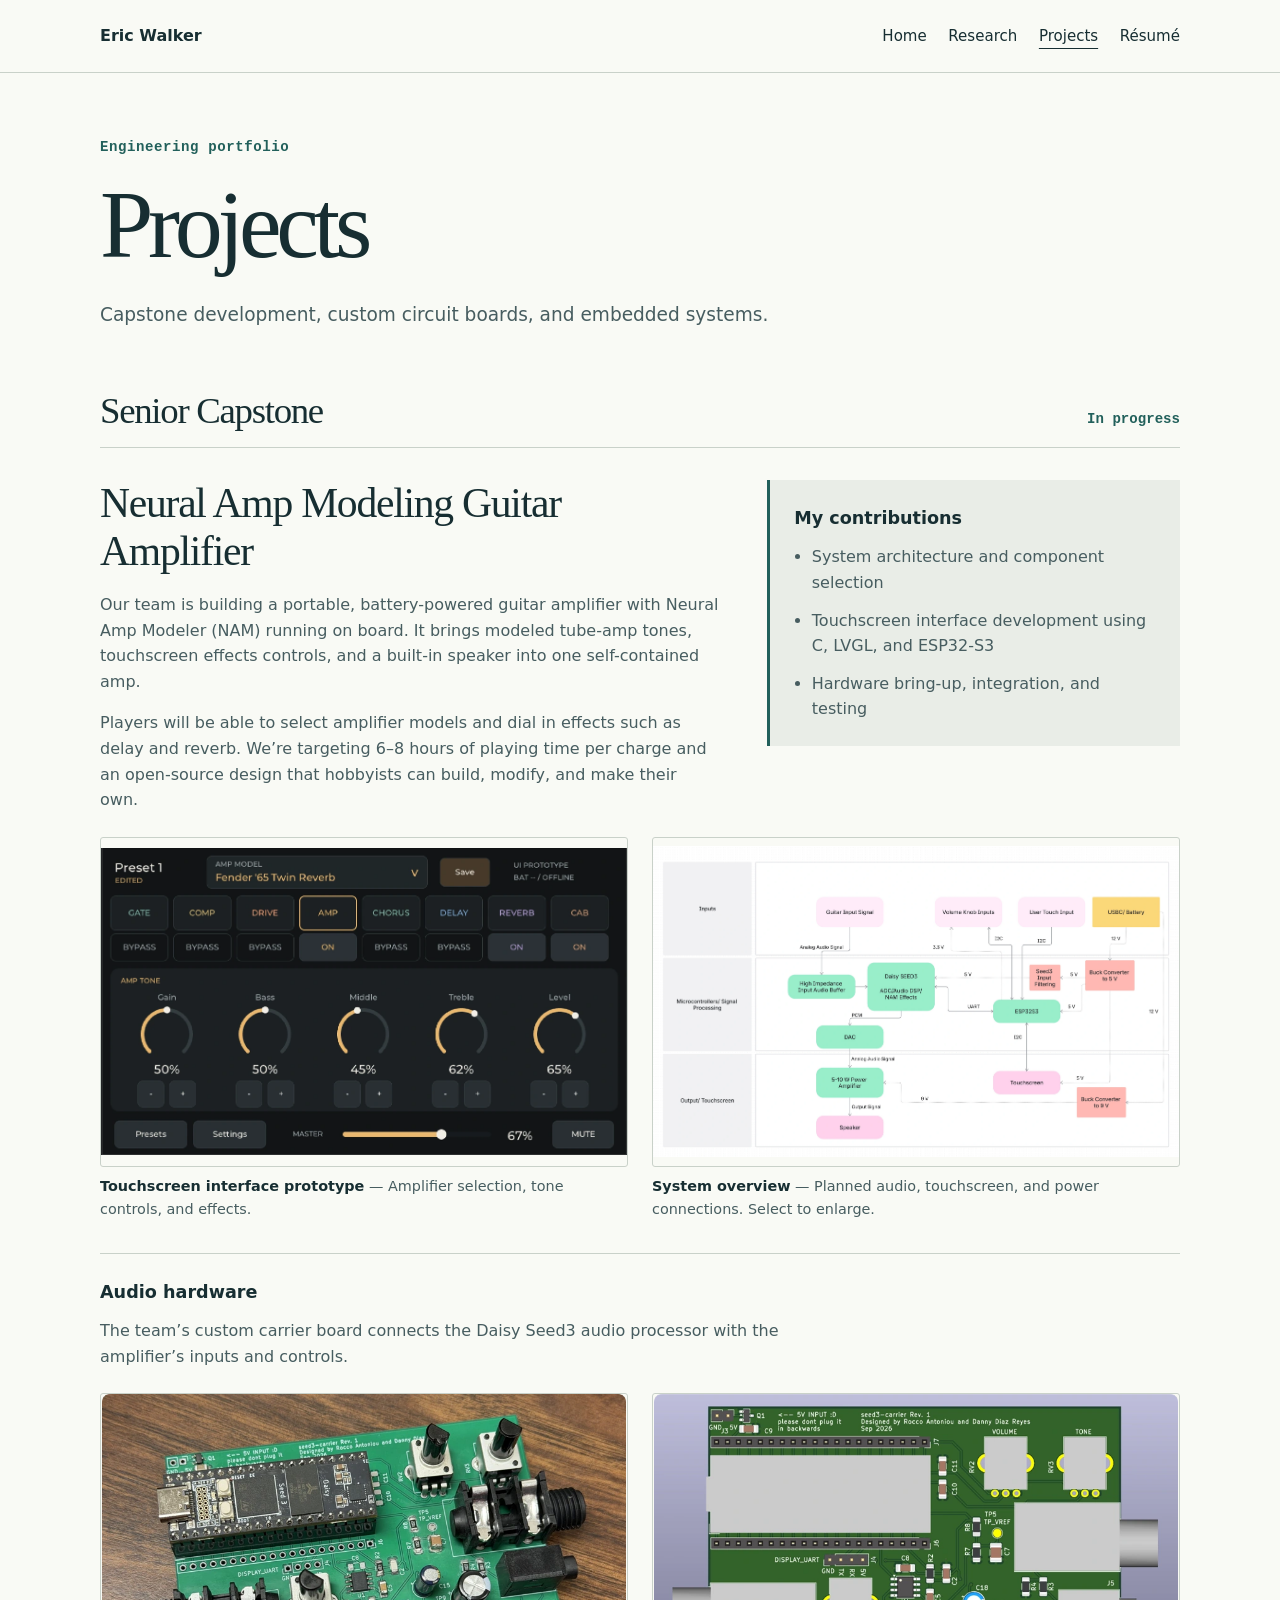
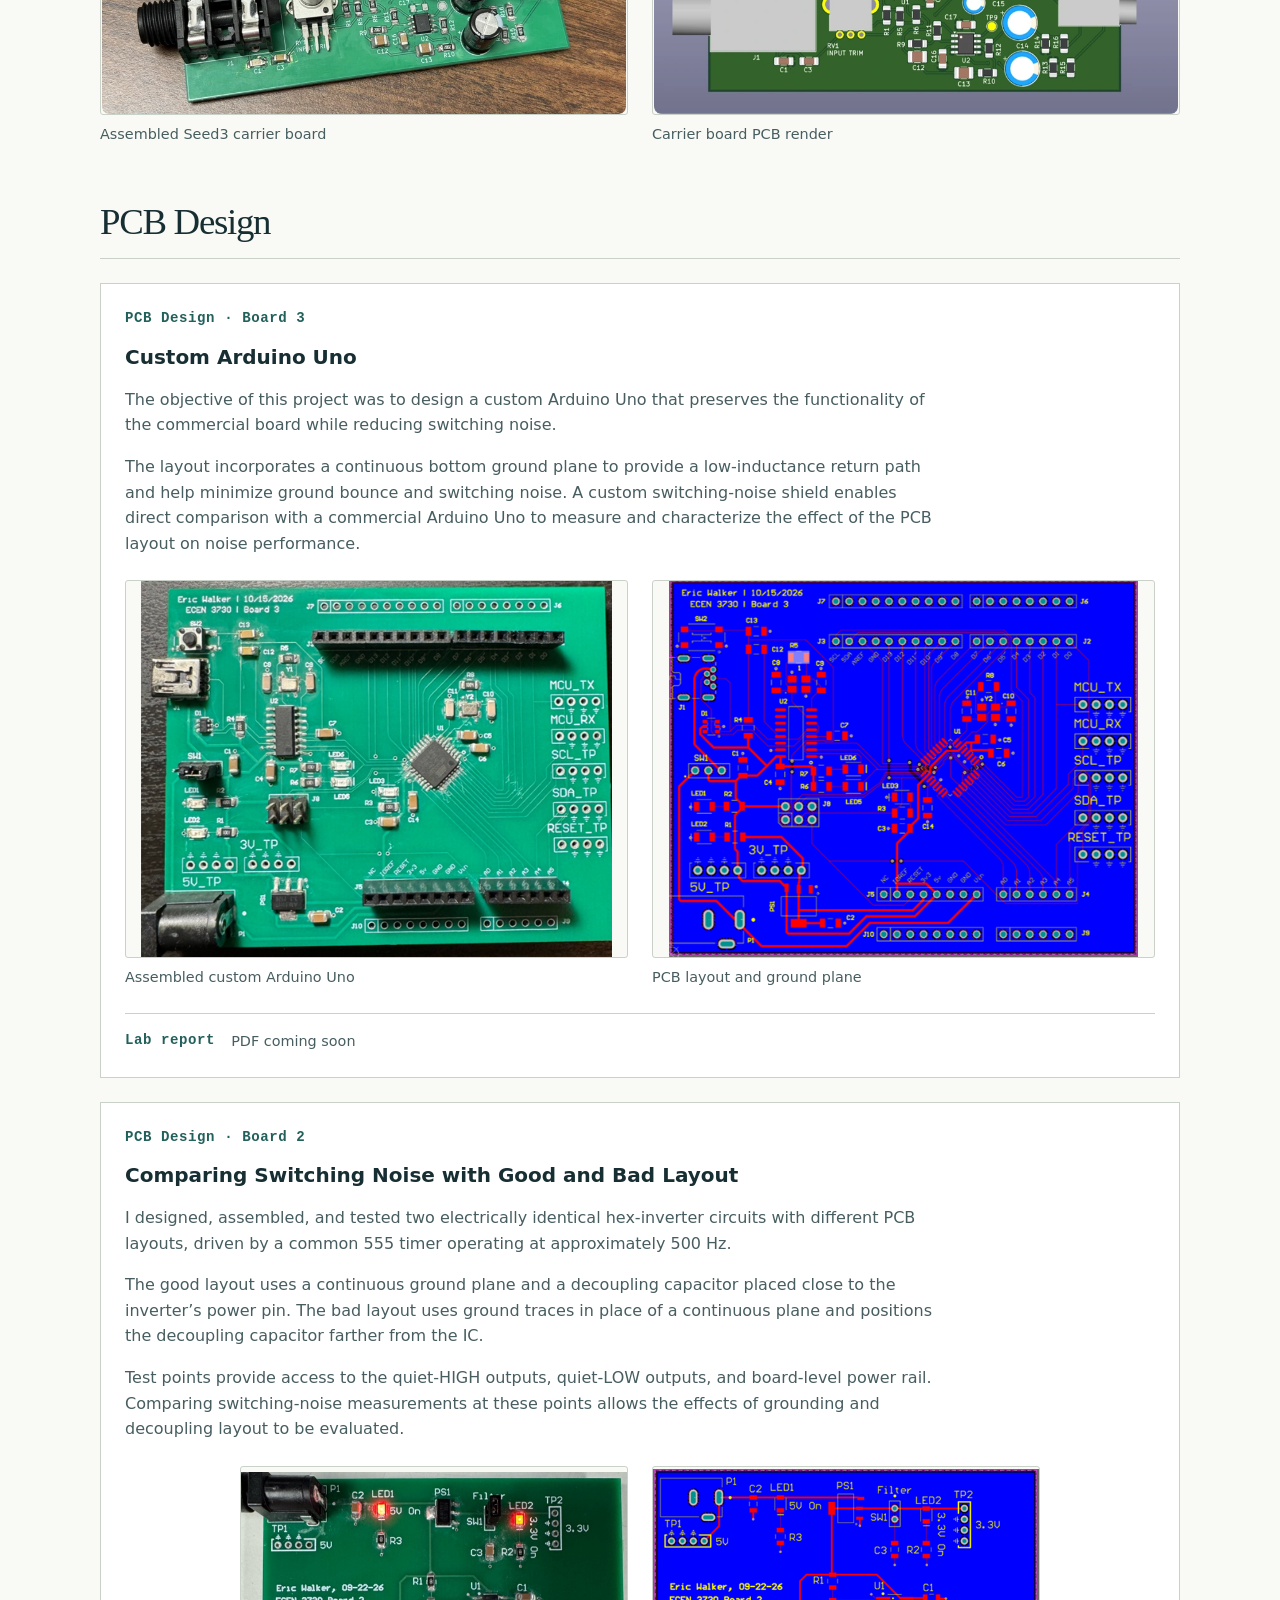
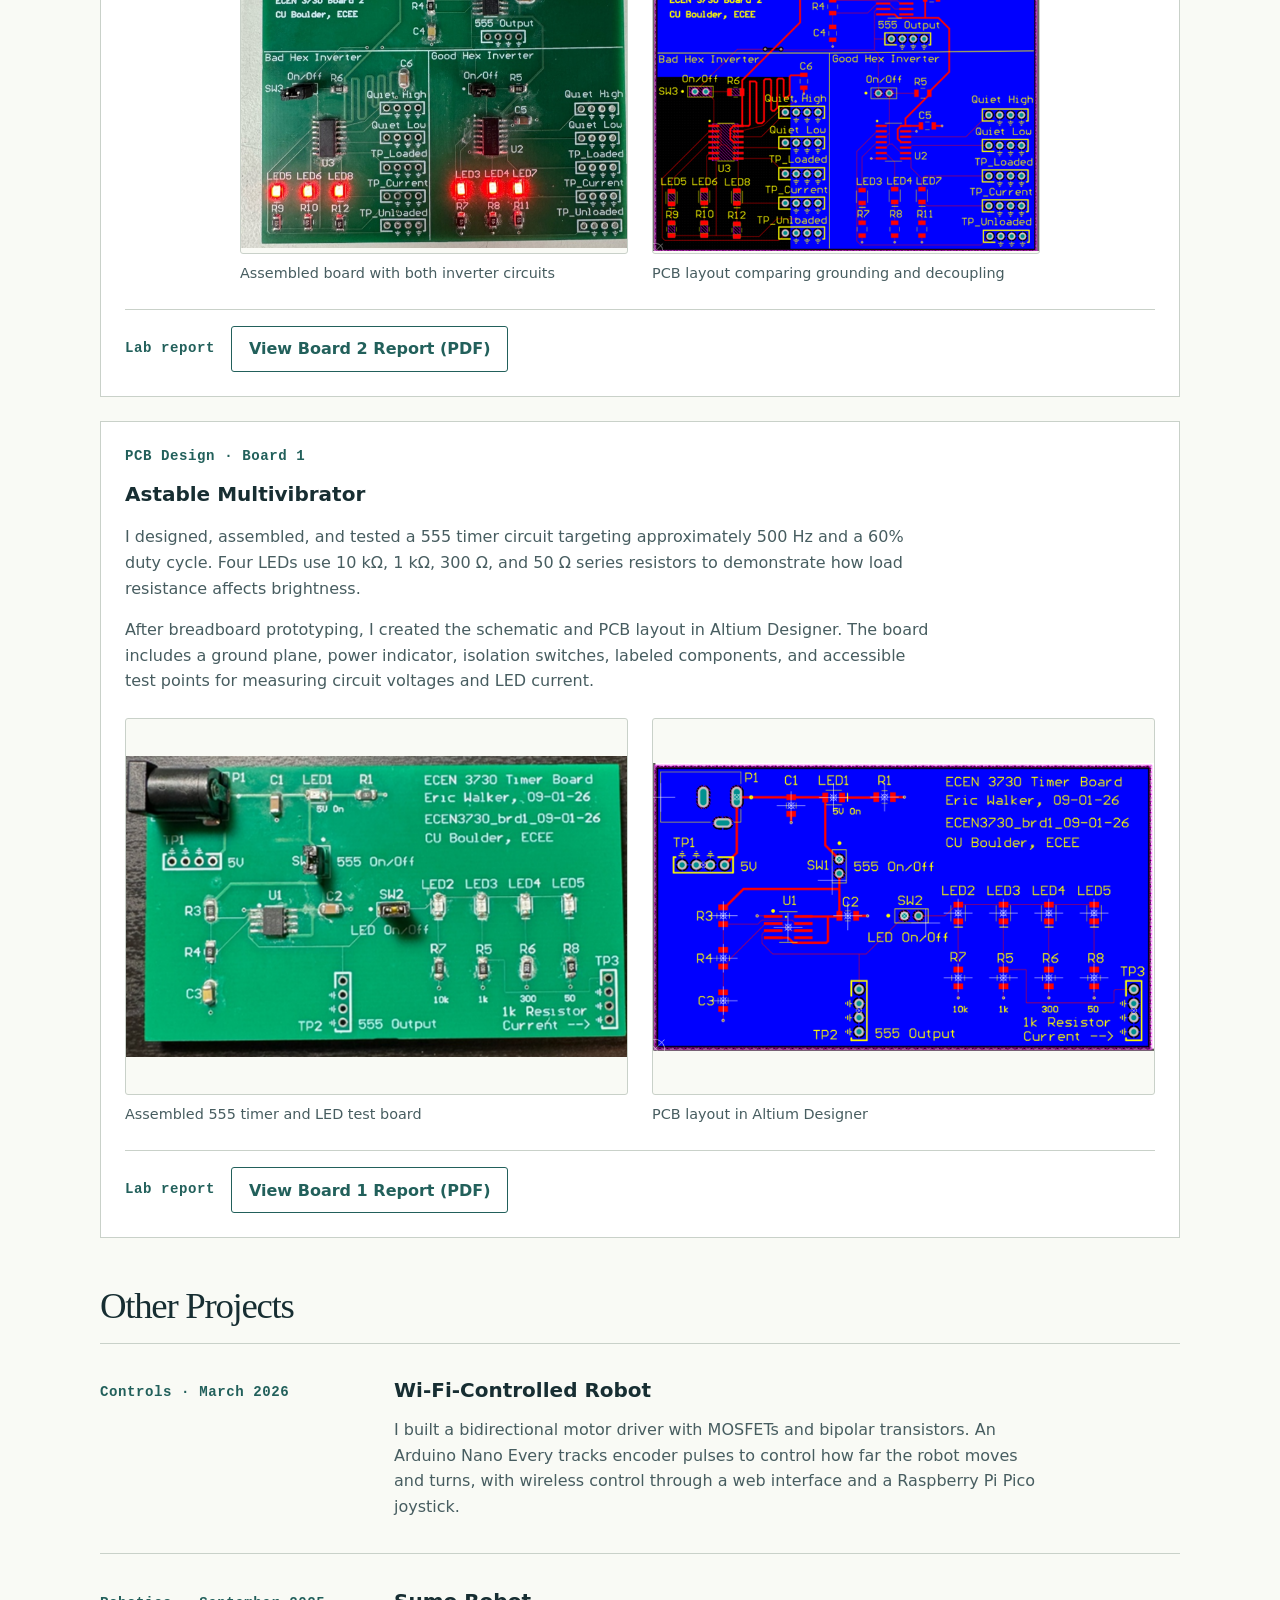
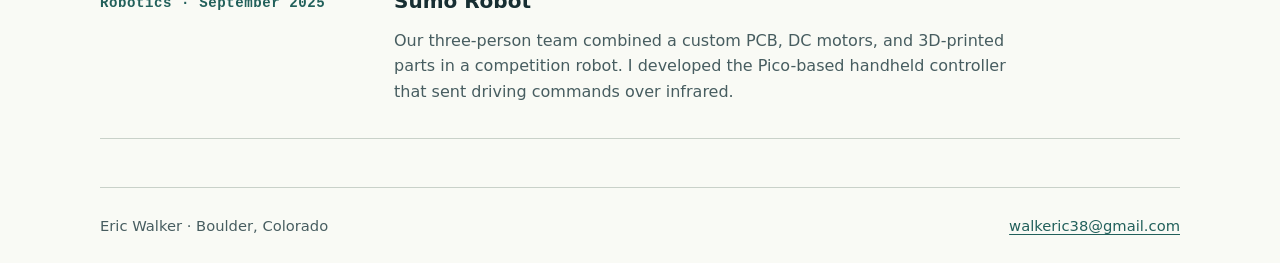
==== commit 2be31d4a: "Pair capstone UI and system overview in compact matching frames" ====
--- a/projects.html
+++ b/projects.html
@@ -32,10 +32,16 @@
             </ul>
           </aside>
         </div>
-        <figure class="capstone-screen">
-          <a href="assets/capstone-interface.webp" target="_blank" rel="noopener"><img src="assets/capstone-interface.webp" width="1109" height="648" alt="Guitar amplifier touchscreen prototype with amp model selection, reorderable effects, gain and tone controls, presets, and master volume" loading="lazy"></a>
-          <figcaption><strong>Touchscreen interface prototype</strong> — Amplifier selection, tone controls, effect bypass, and signal-chain reordering.</figcaption>
-        </figure>
+        <div class="board-gallery capstone-overview">
+          <figure>
+            <a href="assets/capstone-interface.webp" target="_blank" rel="noopener"><img src="assets/capstone-interface.webp" width="1109" height="648" alt="Guitar amplifier touchscreen prototype with amp model selection, reorderable effects, gain and tone controls, presets, and master volume" loading="lazy"></a>
+            <figcaption><strong>Touchscreen interface prototype</strong> — Amplifier selection, tone controls, and effects.</figcaption>
+          </figure>
+          <figure>
+            <a href="assets/capstone-system.webp" target="_blank" rel="noopener"><img src="assets/capstone-system.webp" width="2282" height="1349" alt="Planned amplifier architecture connecting guitar input, audio buffer, Daisy Seed3 processing, DAC, power amplifier and speaker, with ESP32-S3 touchscreen control and battery power regulation" loading="lazy"></a>
+            <figcaption><strong>System overview</strong> — Planned audio, touchscreen, and power connections. Select to enlarge.</figcaption>
+          </figure>
+        </div>
         <div class="capstone-hardware">
           <div class="capstone-subheading"><h4>Audio hardware</h4><p>The team’s custom carrier board connects the Daisy Seed3 audio processor with the amplifier’s inputs and controls.</p></div>
           <div class="board-gallery">
@@ -43,11 +49,6 @@
             <figure><a href="assets/capstone-pcb-render.webp" target="_blank" rel="noopener"><img src="assets/capstone-pcb-render.webp" width="842" height="513" alt="Three-dimensional PCB render showing the Seed3 carrier board, connectors, potentiometers, and supporting circuitry" loading="lazy"></a><figcaption>Carrier board PCB render</figcaption></figure>
           </div>
         </div>
-        <figure class="capstone-architecture">
-          <h4>System architecture</h4>
-          <a href="assets/capstone-system.webp" target="_blank" rel="noopener"><img src="assets/capstone-system.webp" width="2282" height="1349" alt="Planned amplifier architecture connecting guitar input, audio buffer, Daisy Seed3 processing, DAC, power amplifier and speaker, with ESP32-S3 touchscreen control and battery power regulation" loading="lazy"></a>
-          <figcaption>Planned audio, touchscreen, and power connections. Select the diagram to view it at full size.</figcaption>
-        </figure>
       </article>
     </section>
     <section class="project-section" id="pcb-design" aria-labelledby="pcb-title">
--- a/styles.css
+++ b/styles.css
@@ -23,15 +23,13 @@
 .capstone-role { padding: 1.5rem; background: #e9ede7; border-left: 3px solid var(--accent); }
 .capstone-role ul { margin: 0; padding-left: 1.1rem; color: var(--muted); }
 .capstone-role li + li { margin-top: .75rem; }
-.capstone-screen { max-width: 920px; margin: 2rem auto; }
-.capstone-screen a, .capstone-architecture a { display: block; border: 1px solid var(--rule); border-radius: 4px; overflow: hidden; }
-.capstone-screen img, .capstone-architecture img { display: block; width: 100%; height: auto; }
+.capstone-overview { margin-block: 2rem; }
+.board-gallery.capstone-overview a { aspect-ratio: 16 / 10; }
 .capstone-story figcaption { color: var(--muted); font-size: .9rem; margin-top: .65rem; }
 .capstone-story figcaption strong { color: var(--ink); font-weight: 600; }
 .capstone-hardware { padding-top: 1.5rem; border-top: 1px solid var(--rule); }
 .capstone-subheading p { margin: 0; max-width: 75ch; }
 .capstone-hardware .board-gallery a { aspect-ratio: 842 / 513; }
-.capstone-architecture { margin: 2.5rem 0 1rem; padding-top: 1.5rem; border-top: 1px solid var(--rule); }
 @media(max-width:720px) { .capstone-intro { grid-template-columns: 1fr; } }
 .board-grid { display: grid; grid-template-columns: minmax(0, 1fr); gap: 1.5rem; padding-top: 1.5rem; }
 .board-card { border: 1px solid var(--rule); padding: 1.5rem; min-height: 145px; background: white; }
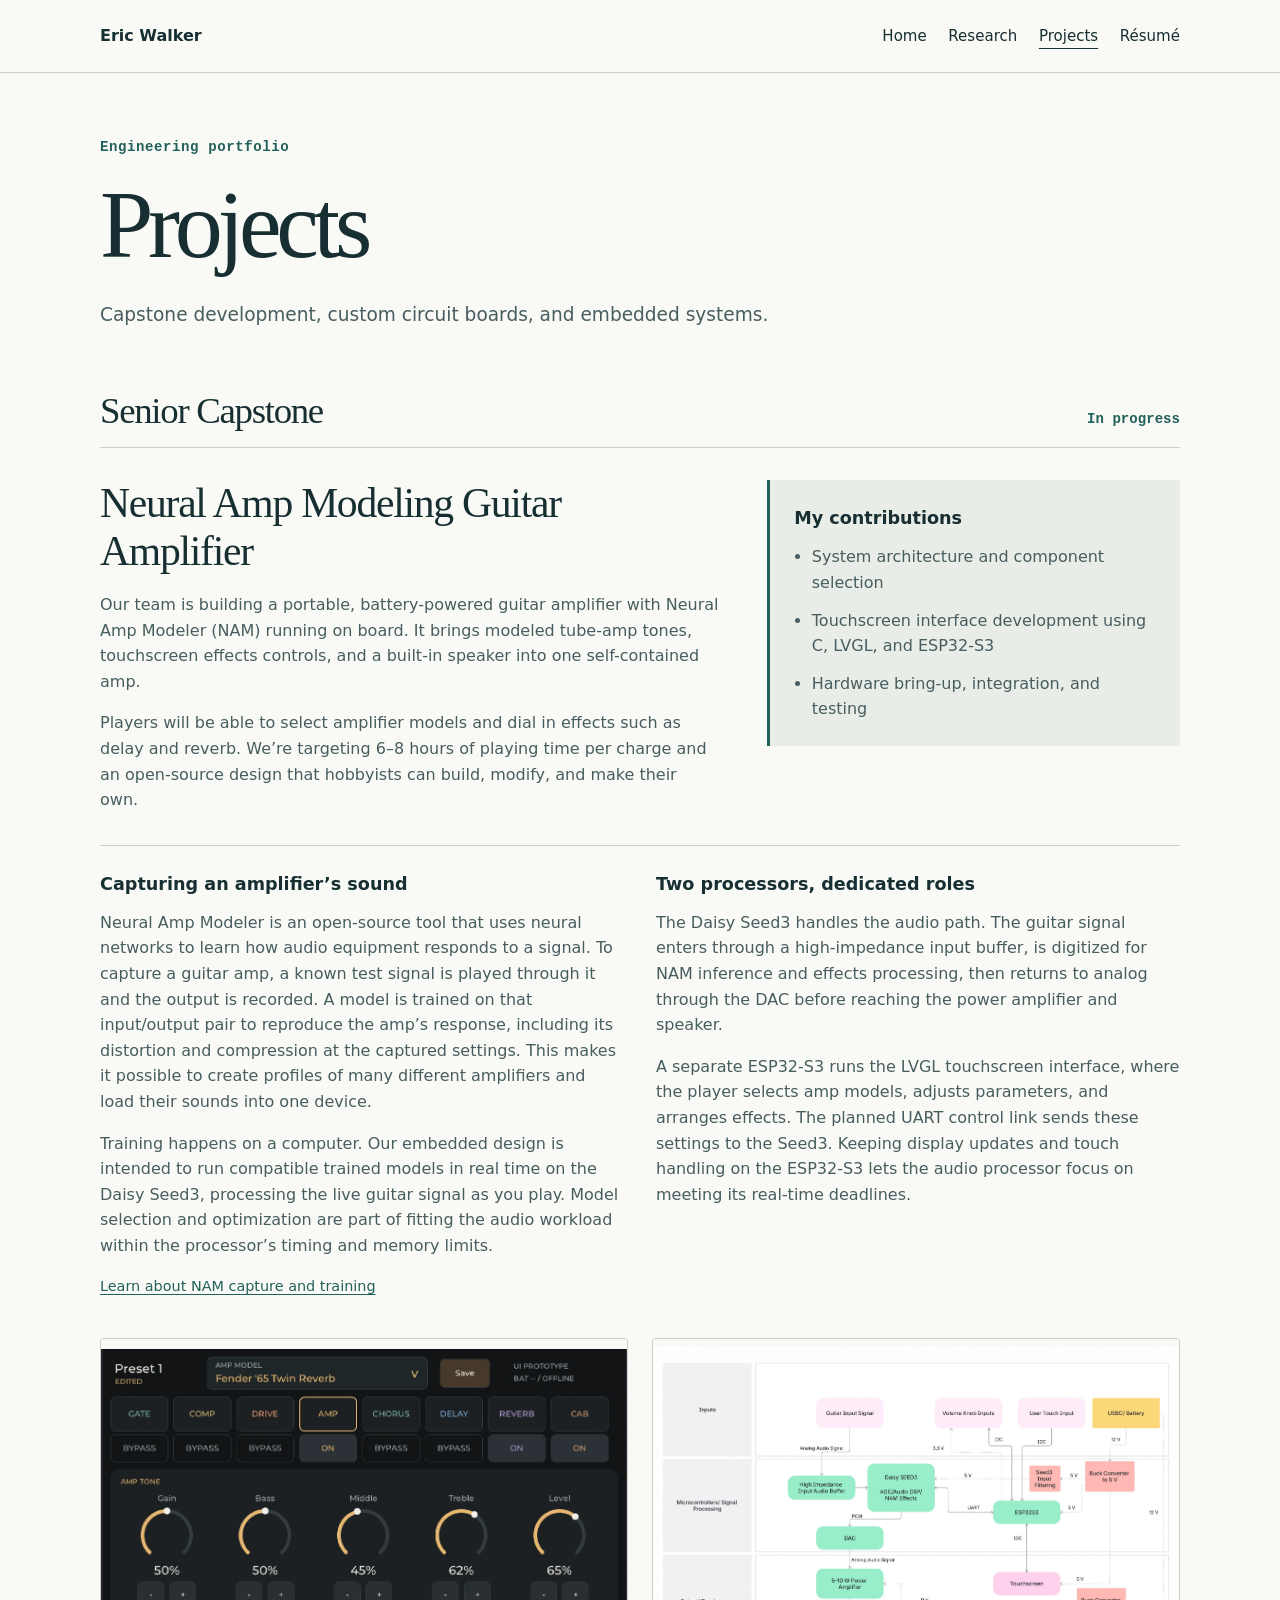
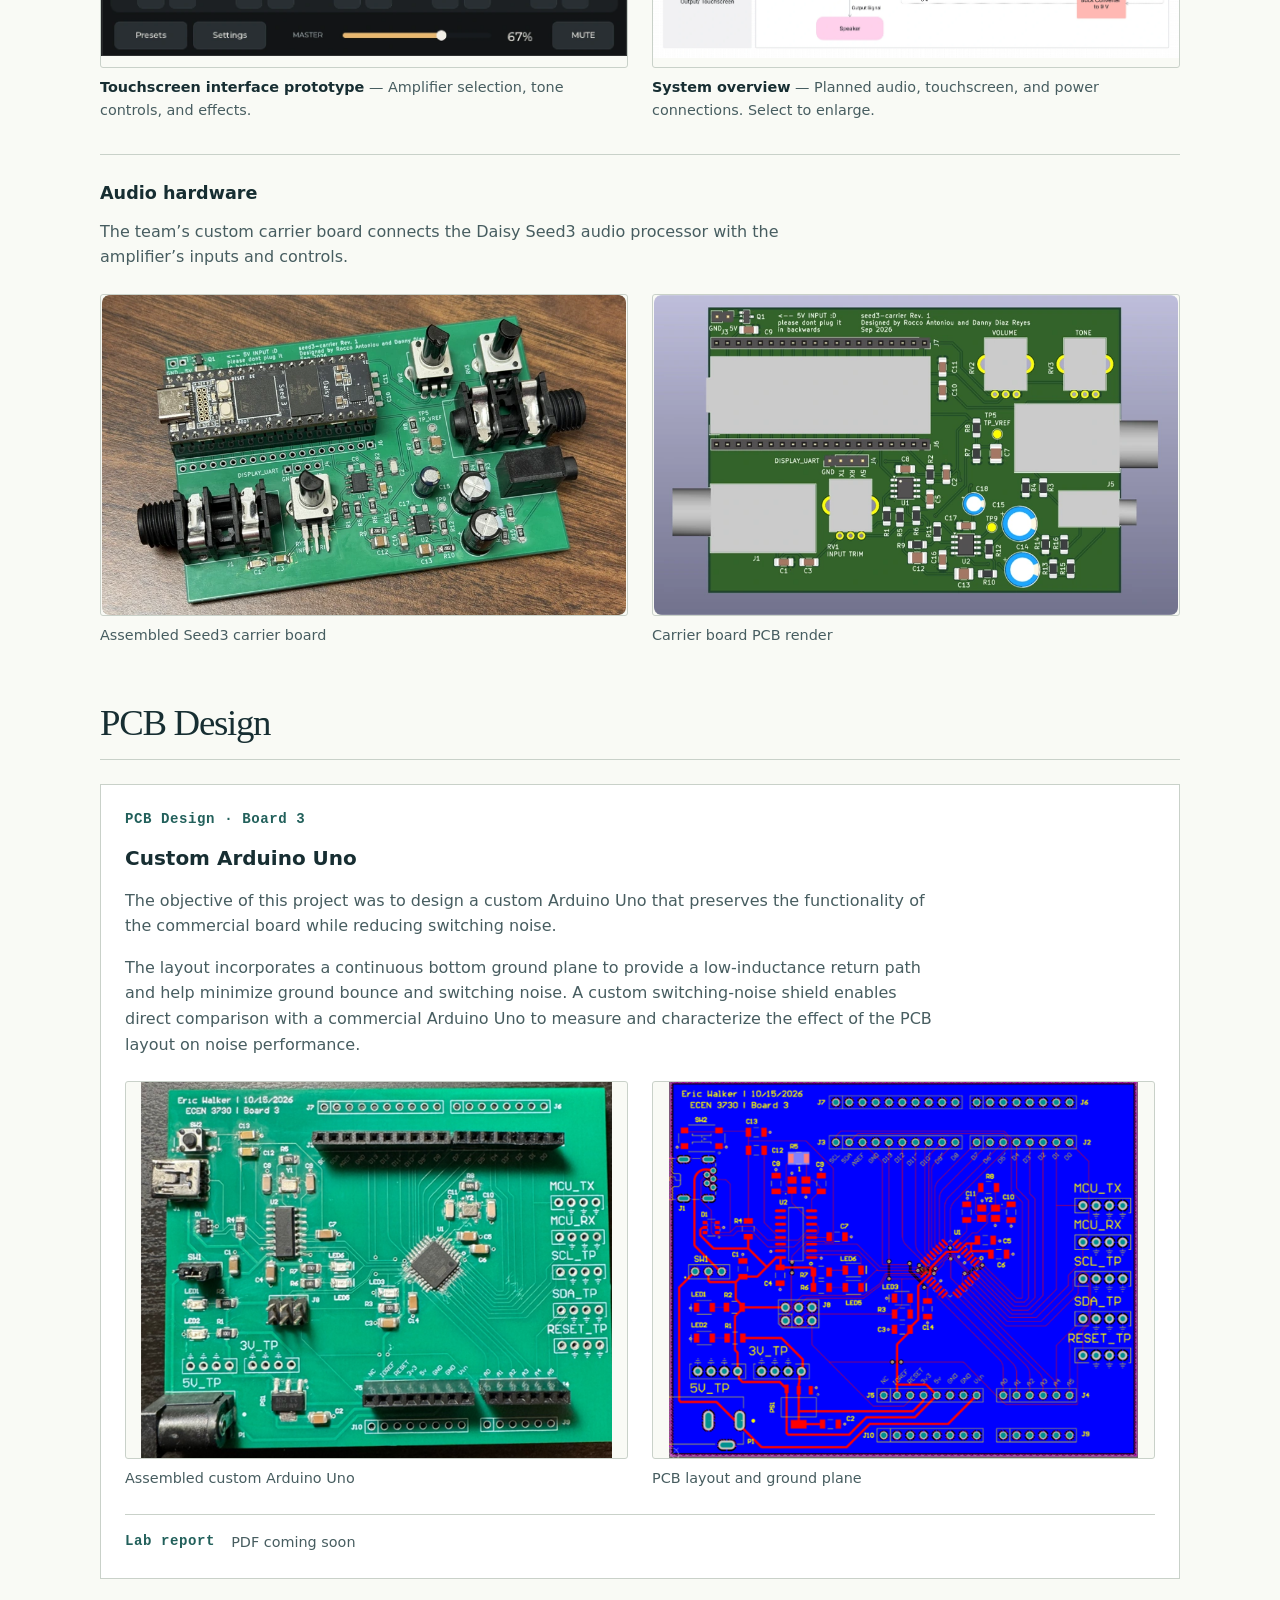
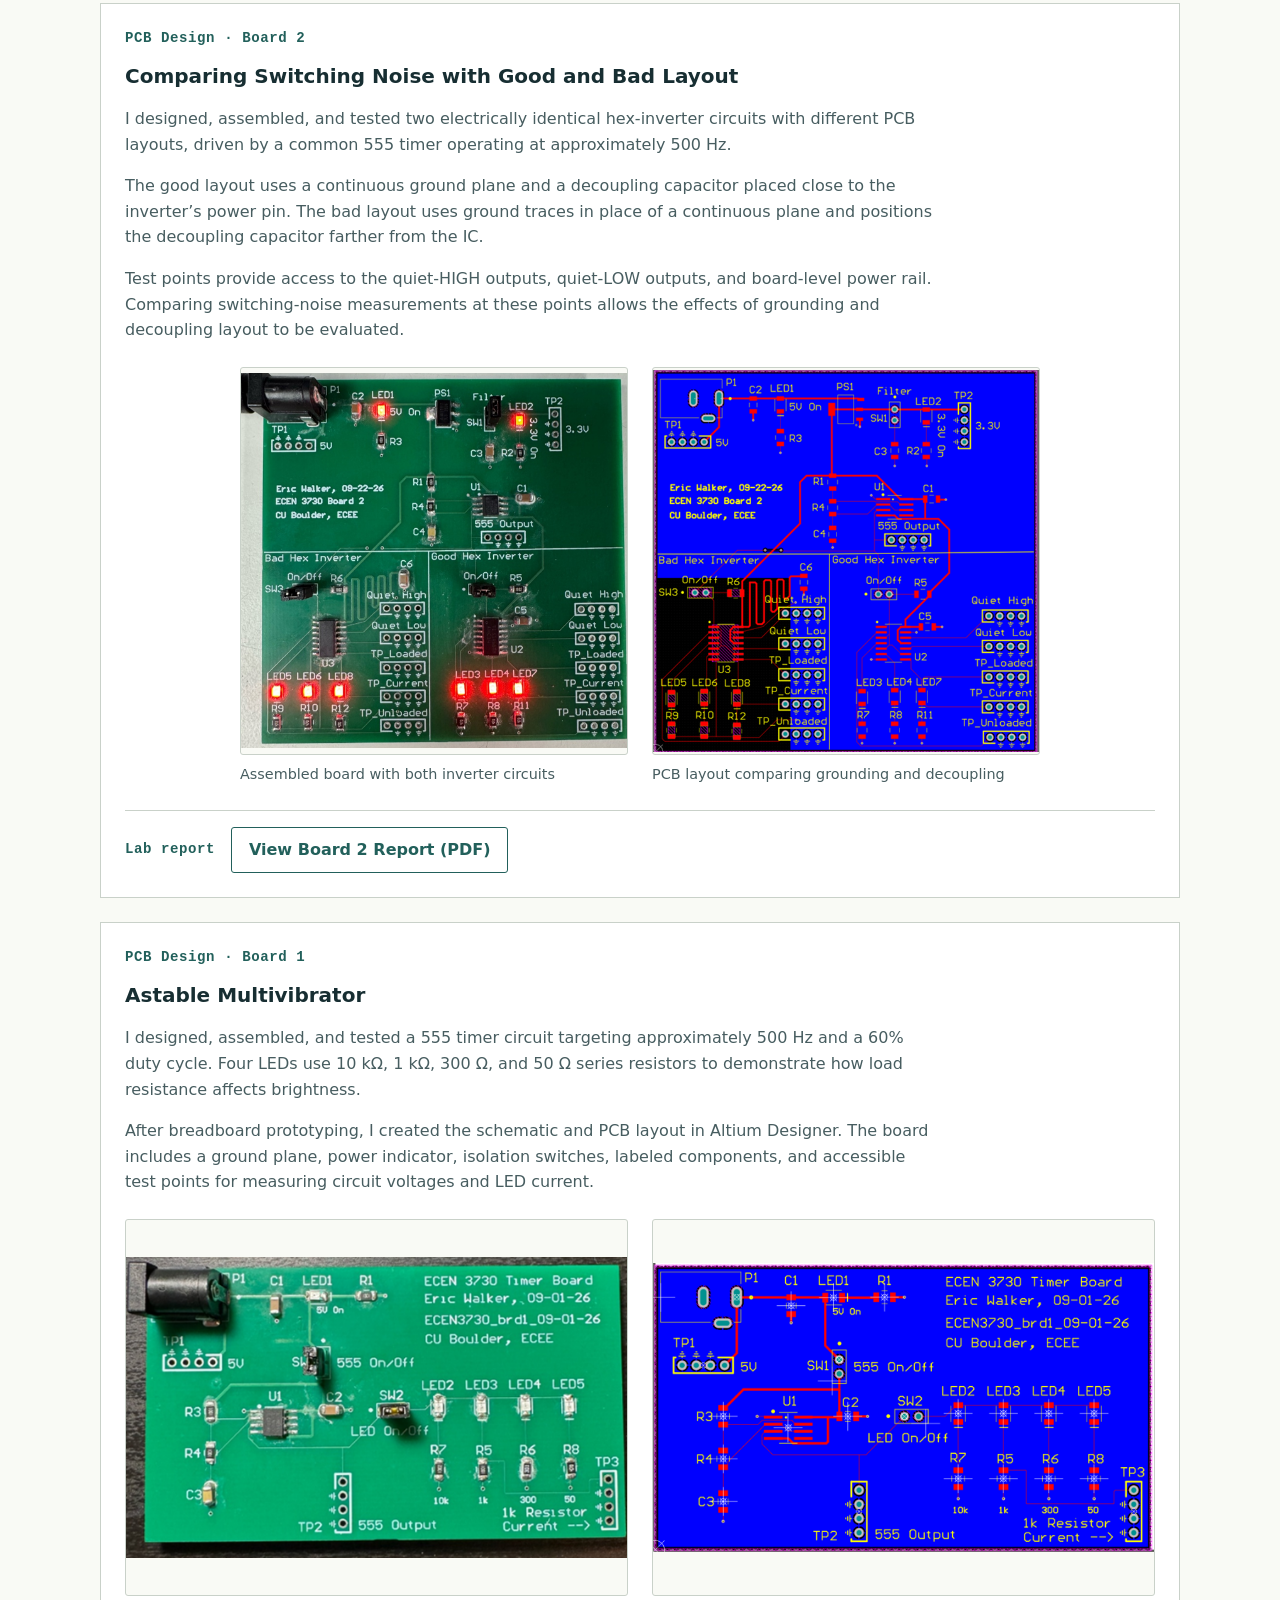
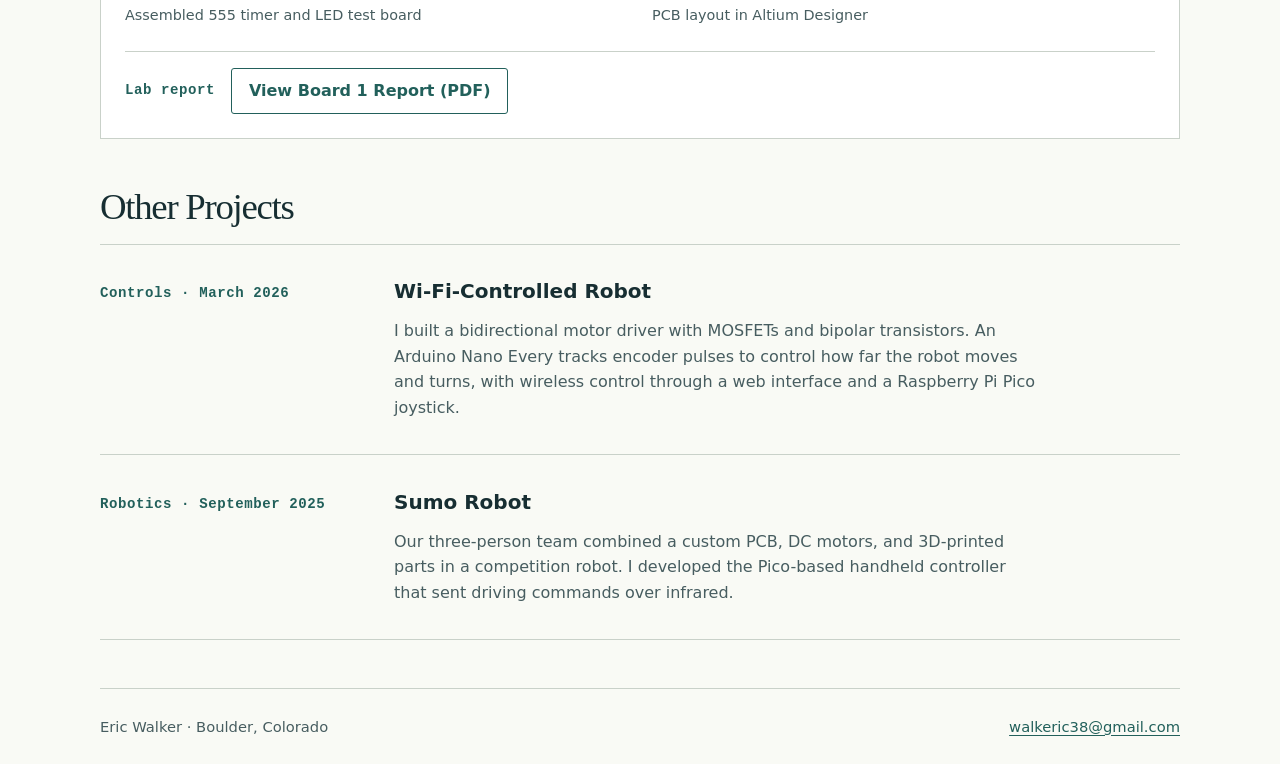
==== commit 9aebc868: "Explain NAM capture and dual-processor architecture; style LinkedIn button" ====
--- a/projects.html
+++ b/projects.html
@@ -31,6 +31,19 @@
               <li>Hardware bring-up, integration, and testing</li>
             </ul>
           </aside>
+        </div>
+        <div class="capstone-explanation">
+          <section aria-labelledby="nam-explained">
+            <h4 id="nam-explained">Capturing an amplifier’s sound</h4>
+            <p>Neural Amp Modeler is an open-source tool that uses neural networks to learn how audio equipment responds to a signal. To capture a guitar amp, a known test signal is played through it and the output is recorded. A model is trained on that input/output pair to reproduce the amp’s response, including its distortion and compression at the captured settings. This makes it possible to create profiles of many different amplifiers and load their sounds into one device.</p>
+            <p>Training happens on a computer. Our embedded design is intended to run compatible trained models in real time on the Daisy Seed3, processing the live guitar signal as you play. Model selection and optimization are part of fitting the audio workload within the processor’s timing and memory limits.</p>
+            <p class="nam-source"><a href="https://neural-amp-modeler.readthedocs.io/en/latest/tutorials/gui.html" target="_blank" rel="noopener">Learn about NAM capture and training</a></p>
+          </section>
+          <section aria-labelledby="processor-architecture">
+            <h4 id="processor-architecture">Two processors, dedicated roles</h4>
+            <p>The Daisy Seed3 handles the audio path. The guitar signal enters through a high-impedance input buffer, is digitized for NAM inference and effects processing, then returns to analog through the DAC before reaching the power amplifier and speaker.</p>
+            <p>A separate ESP32-S3 runs the LVGL touchscreen interface, where the player selects amp models, adjusts parameters, and arranges effects. The planned UART control link sends these settings to the Seed3. Keeping display updates and touch handling on the ESP32-S3 lets the audio processor focus on meeting its real-time deadlines.</p>
+          </section>
         </div>
         <div class="board-gallery capstone-overview">
           <figure>
--- a/styles.css
+++ b/styles.css
@@ -4,6 +4,10 @@
 .hero{display:grid;grid-template-columns:1.35fr 1fr;align-items:center;gap:clamp(2rem,5vw,5rem);padding:clamp(3rem,7vw,6rem) 0}.label,.meta,.diagram figcaption{font:600 .88rem/1.55 ui-monospace,Consolas,monospace;color:var(--accent);margin:0 0 .85rem}.label{letter-spacing:.04em}h1,h2{font-family:Georgia,serif;font-weight:normal;line-height:1.1;text-wrap:balance}h1{font-size:clamp(3.2rem,7.5vw,6rem);letter-spacing:-.055em;margin:0}h2{font-size:clamp(1.7rem,3vw,2.3rem);letter-spacing:-.035em;margin:0 0 .65rem}.lead,.rows article div p{color:var(--muted);max-width:63ch}.lead{font-size:1.16rem;margin:1.35rem 0}.links{margin-top:1.7rem}.button-link{border:1px solid var(--accent);display:inline-block;padding:.58em 1.05em;text-decoration:none;border-radius:3px;font-weight:600}.primary{background:var(--accent);color:white}.button-link:hover{background:#163f3c;color:white}
 .diagram{margin:0;background-color:#153438;color:#fff;padding:1.35rem 1.65rem;border-top:4px solid #bd914e}.diagram figcaption{color:#dae6dd}.diagram svg{display:block;width:100%;height:auto}.diagram a{color:#fff;font-size:1.05rem}.rows{border-top:1px solid var(--rule)}.rows article{display:grid;grid-template-columns:minmax(145px,1fr) 3fr;gap:2rem;padding:2.1rem 0;border-bottom:1px solid var(--rule)}.rows .label{margin:.3rem 0 0}.rows h2 a{color:inherit;text-decoration-thickness:1px}.rows article div p{margin:0}.contact{margin:1.5rem 0}.page-header{padding:4rem 0 2.5rem}.meta{margin:1rem 0 0}.site-footer{color:var(--muted);font-size:.92rem;margin-top:3rem;padding:1.6rem 0;border-top:1px solid var(--rule)}.resume-header{display:flex;align-items:end;justify-content:space-between;gap:1rem;flex-wrap:wrap}.resume-preview{margin:0;padding:clamp(.5rem,3vw,2rem);background:#e9ede7}.resume-preview img{display:block;width:100%;max-width:780px;height:auto;margin:auto;background:white;box-shadow:0 2px 12px #172e321a}.resume-preview figcaption{text-align:center;margin-top:.7rem;color:var(--muted)}
 .portrait-slot { width: 100%; max-width: 320px; aspect-ratio: 4 / 5; justify-self: end; border-radius: 5px; background: #e9ede7; border: 1px solid var(--rule); }
+.portrait-column { width: 100%; max-width: 320px; justify-self: end; display: grid; gap: 1rem; }
+.linkedin-button { display: flex; justify-content: center; align-items: center; min-height: 48px; padding: .75rem 1rem; border-radius: 4px; background: #0a66c2; color: #ffffff; text-decoration: none; font-weight: 650; }
+.linkedin-button:hover { background: #084e96; }
+@media(max-width:720px) { .portrait-column { justify-self: start; max-width: 260px; } }
 .home-links { display: grid; gap: .75rem; margin-top: 2rem; }
 .home-links .button-link { display: flex; align-items: center; min-height: 52px; padding: .85rem 1.1rem; background: #ffffff; border-color: var(--rule); color: var(--accent); line-height: 1.45; }
 .home-links .button-link:hover { background: var(--accent); color: #ffffff; border-color: var(--accent); }
@@ -23,6 +27,10 @@
 .capstone-role { padding: 1.5rem; background: #e9ede7; border-left: 3px solid var(--accent); }
 .capstone-role ul { margin: 0; padding-left: 1.1rem; color: var(--muted); }
 .capstone-role li + li { margin-top: .75rem; }
+.capstone-explanation { display: grid; grid-template-columns: 1fr 1fr; gap: 2rem; margin-top: 2rem; padding-top: 1.5rem; border-top: 1px solid var(--rule); }
+.capstone-explanation p { margin: 0 0 1rem; }
+.capstone-explanation .nam-source { font-size: .9rem; }
+@media(max-width:720px) { .capstone-explanation { grid-template-columns: 1fr; gap: 1rem; } }
 .capstone-overview { margin-block: 2rem; }
 .board-gallery.capstone-overview a { aspect-ratio: 16 / 10; }
 .capstone-story figcaption { color: var(--muted); font-size: .9rem; margin-top: .65rem; }
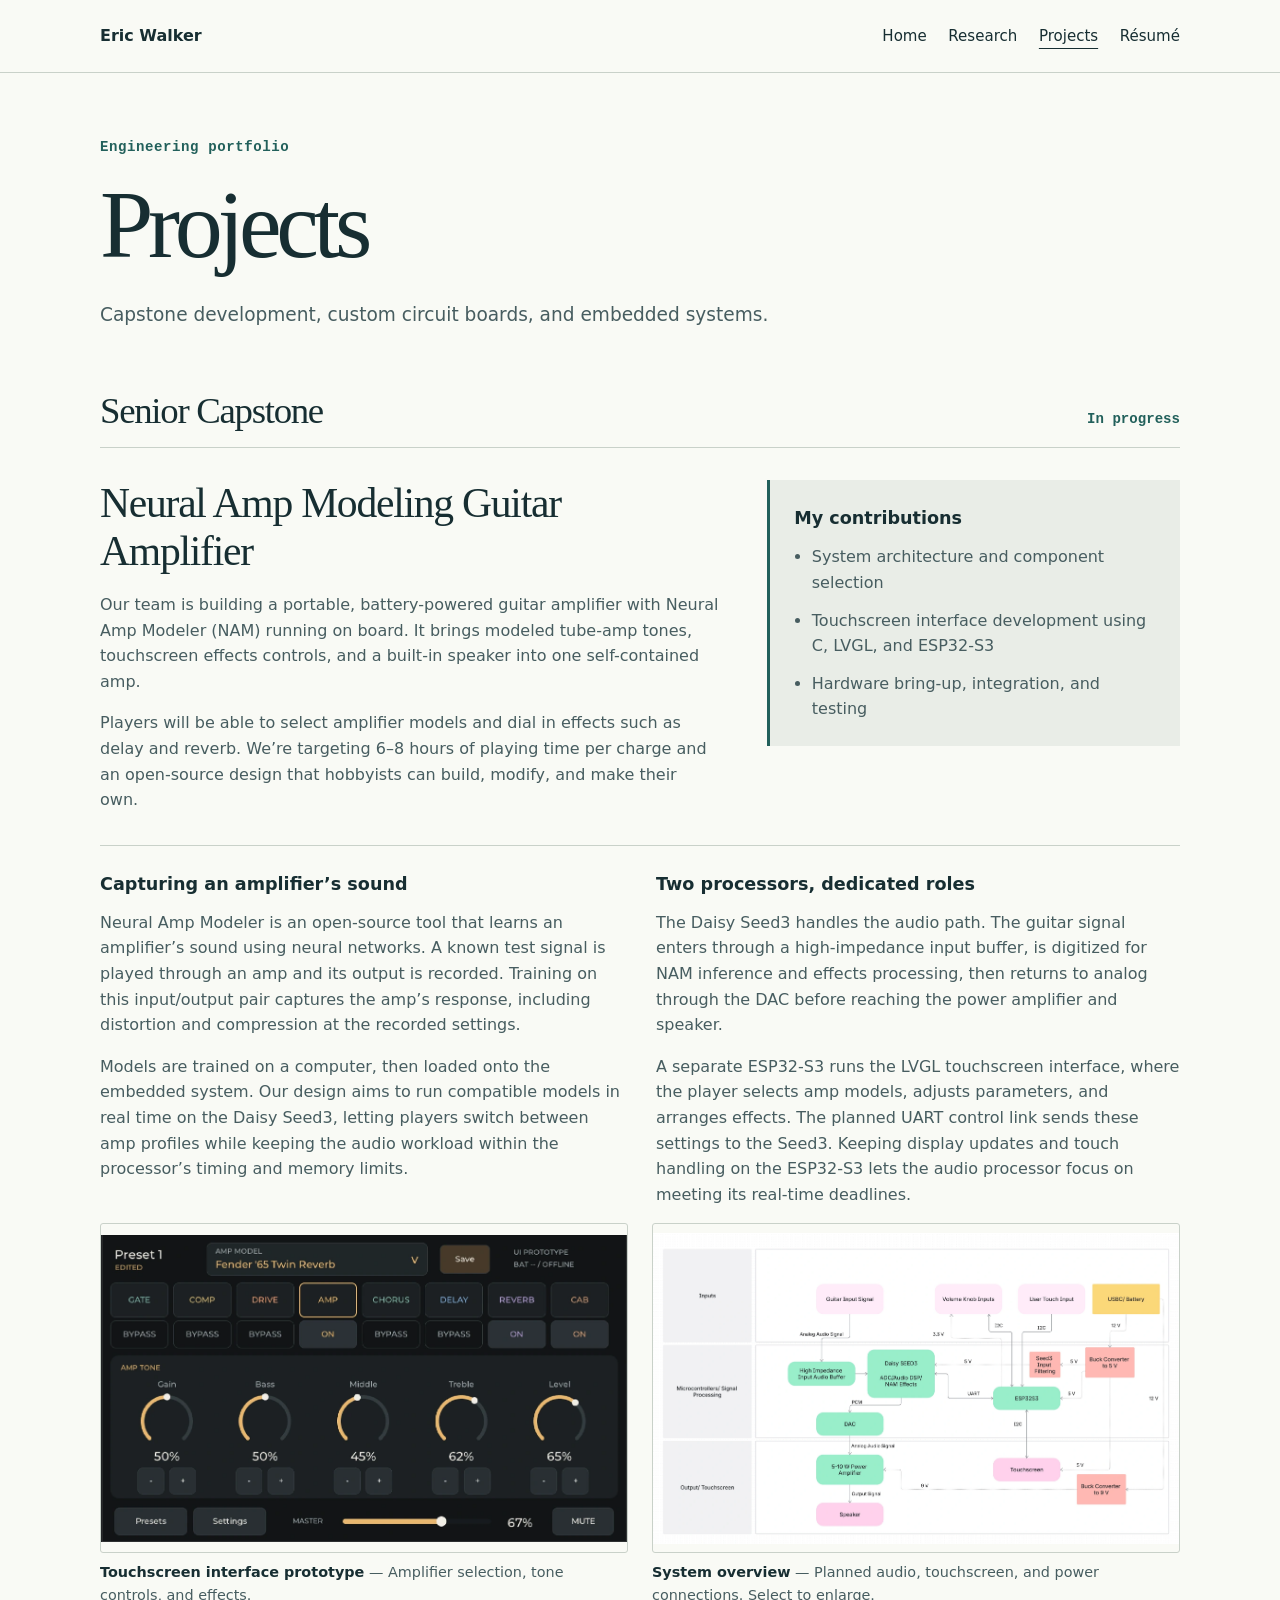
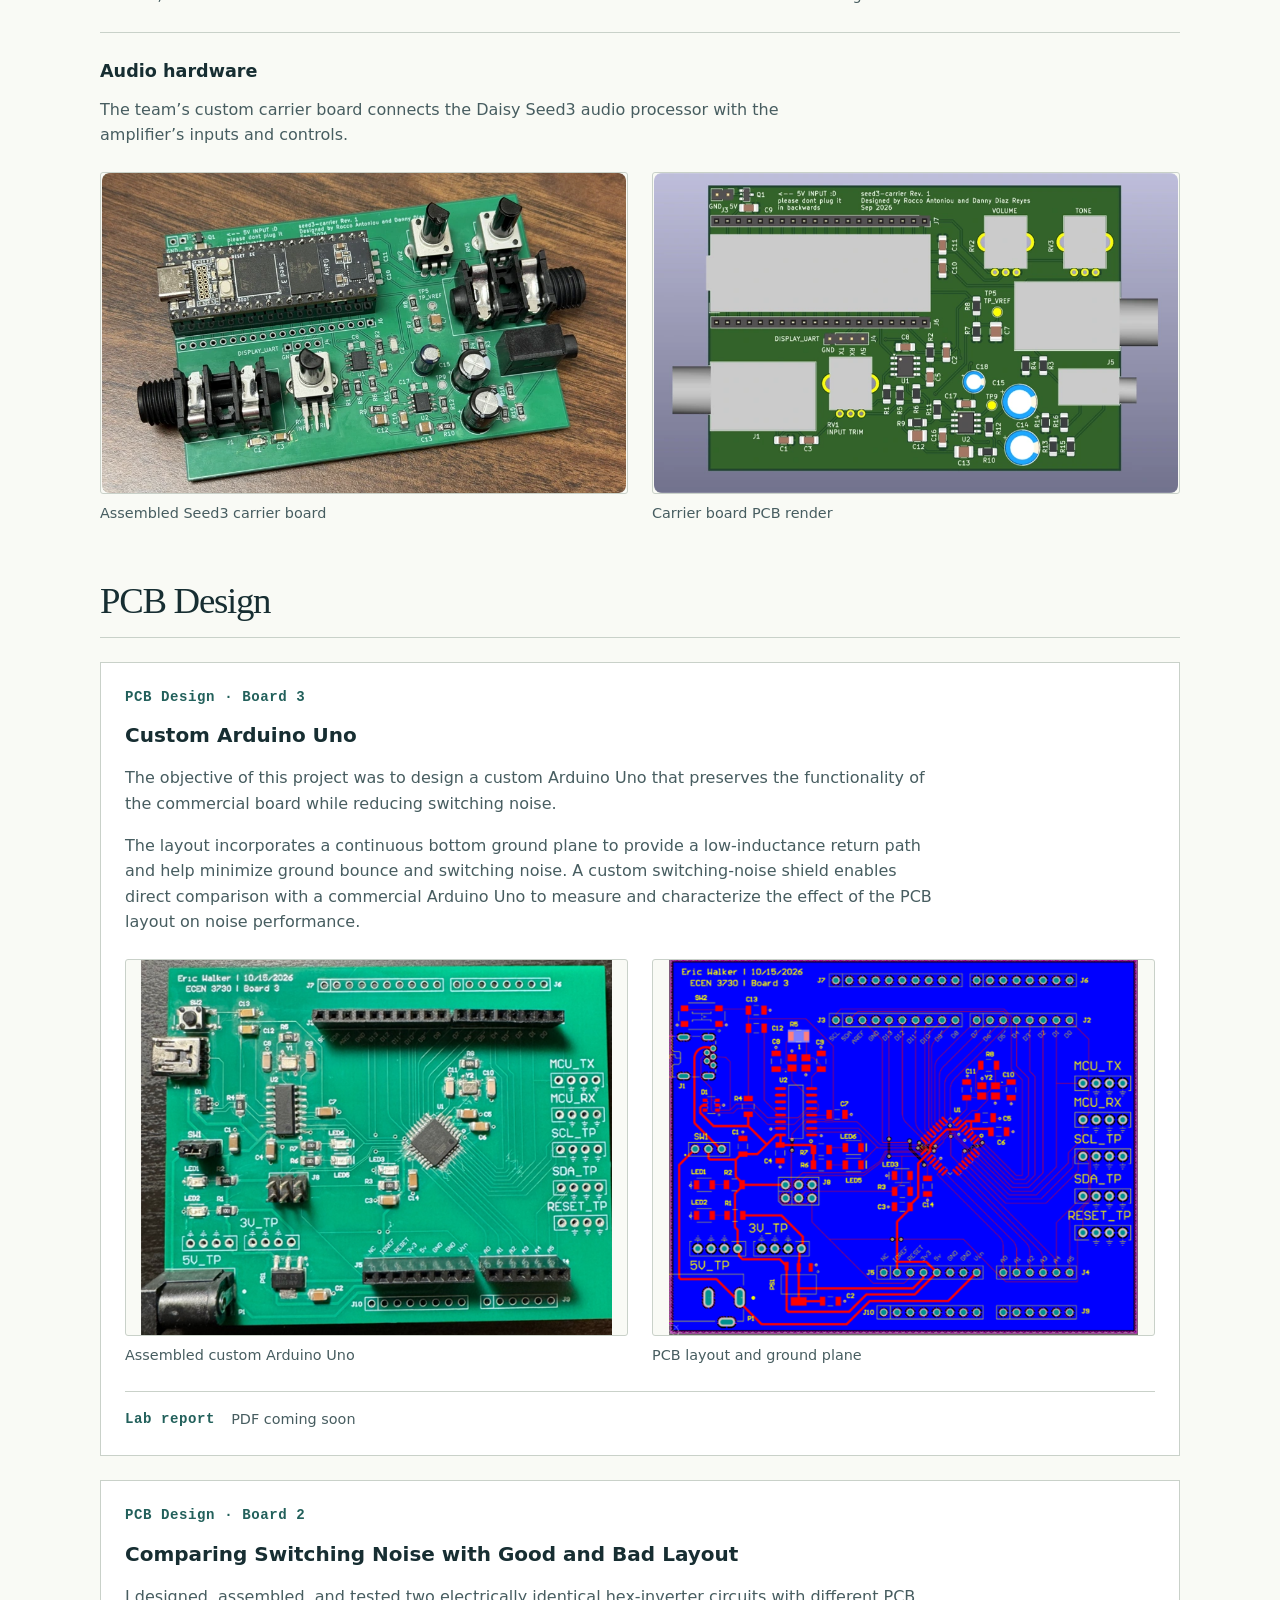
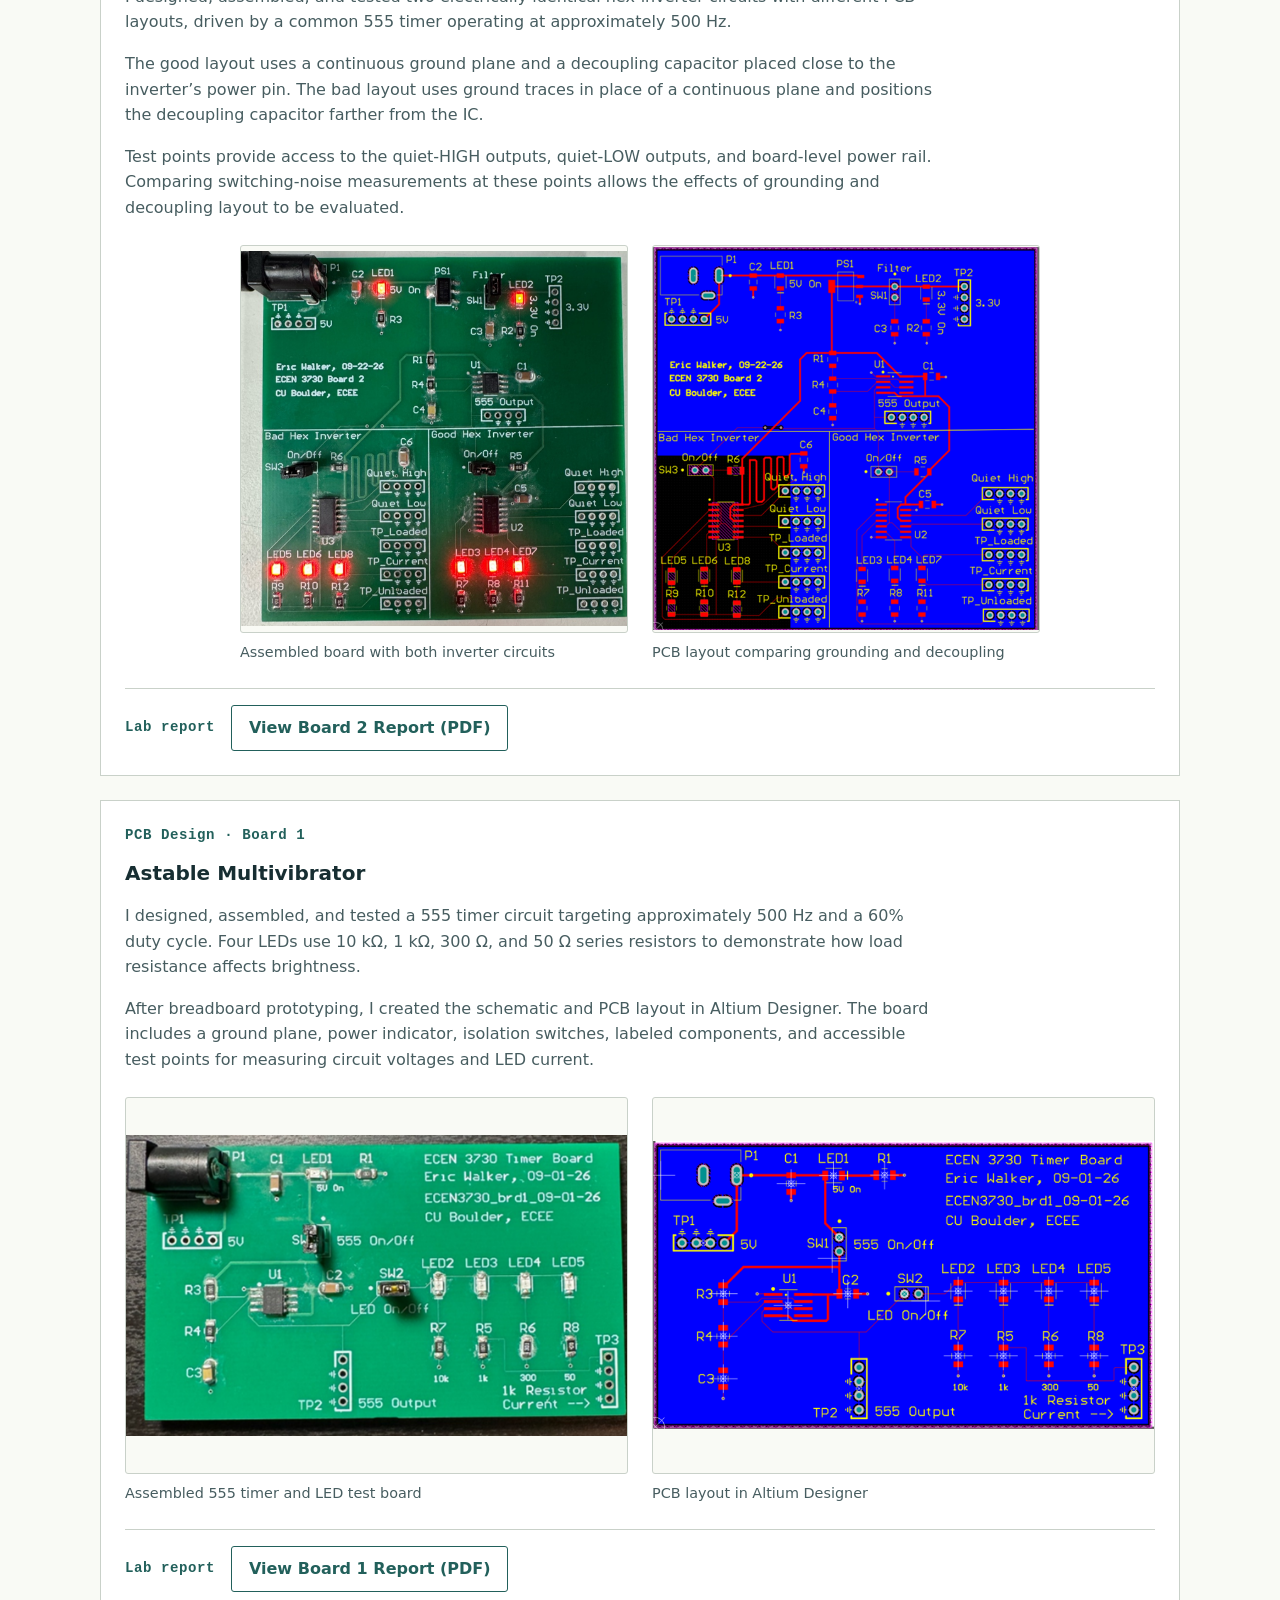
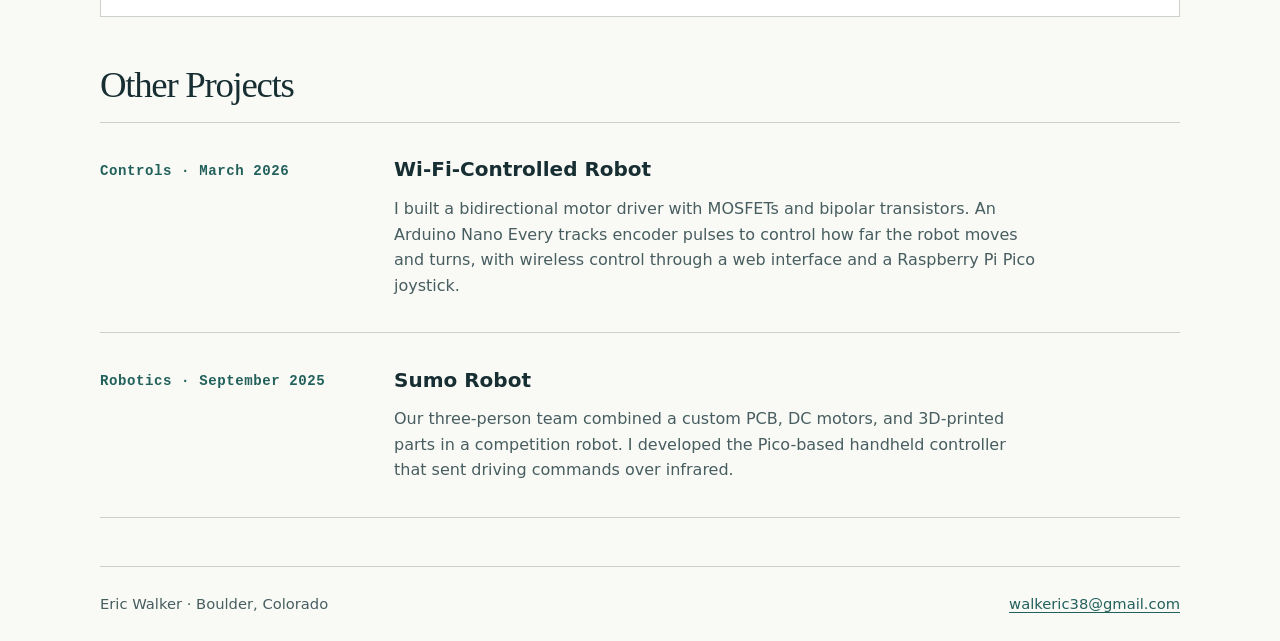
==== commit 6019e5cf: "Shorten NAM overview and tighten image spacing" ====
--- a/projects.html
+++ b/projects.html
@@ -35,9 +35,8 @@
         <div class="capstone-explanation">
           <section aria-labelledby="nam-explained">
             <h4 id="nam-explained">Capturing an amplifier’s sound</h4>
-            <p>Neural Amp Modeler is an open-source tool that uses neural networks to learn how audio equipment responds to a signal. To capture a guitar amp, a known test signal is played through it and the output is recorded. A model is trained on that input/output pair to reproduce the amp’s response, including its distortion and compression at the captured settings. This makes it possible to create profiles of many different amplifiers and load their sounds into one device.</p>
-            <p>Training happens on a computer. Our embedded design is intended to run compatible trained models in real time on the Daisy Seed3, processing the live guitar signal as you play. Model selection and optimization are part of fitting the audio workload within the processor’s timing and memory limits.</p>
-            <p class="nam-source"><a href="https://neural-amp-modeler.readthedocs.io/en/latest/tutorials/gui.html" target="_blank" rel="noopener">Learn about NAM capture and training</a></p>
+            <p>Neural Amp Modeler is an open-source tool that learns an amplifier’s sound using neural networks. A known test signal is played through an amp and its output is recorded. Training on this input/output pair captures the amp’s response, including distortion and compression at the recorded settings.</p>
+            <p>Models are trained on a computer, then loaded onto the embedded system. Our design aims to run compatible models in real time on the Daisy Seed3, letting players switch between amp profiles while keeping the audio workload within the processor’s timing and memory limits.</p>
           </section>
           <section aria-labelledby="processor-architecture">
             <h4 id="processor-architecture">Two processors, dedicated roles</h4>
--- a/styles.css
+++ b/styles.css
@@ -29,9 +29,9 @@
 .capstone-role li + li { margin-top: .75rem; }
 .capstone-explanation { display: grid; grid-template-columns: 1fr 1fr; gap: 2rem; margin-top: 2rem; padding-top: 1.5rem; border-top: 1px solid var(--rule); }
 .capstone-explanation p { margin: 0 0 1rem; }
-.capstone-explanation .nam-source { font-size: .9rem; }
+.capstone-explanation section p:last-child { margin-bottom: 0; }
 @media(max-width:720px) { .capstone-explanation { grid-template-columns: 1fr; gap: 1rem; } }
-.capstone-overview { margin-block: 2rem; }
+.board-gallery.capstone-overview { margin-top: 1rem; margin-bottom: 1.5rem; }
 .board-gallery.capstone-overview a { aspect-ratio: 16 / 10; }
 .capstone-story figcaption { color: var(--muted); font-size: .9rem; margin-top: .65rem; }
 .capstone-story figcaption strong { color: var(--ink); font-weight: 600; }
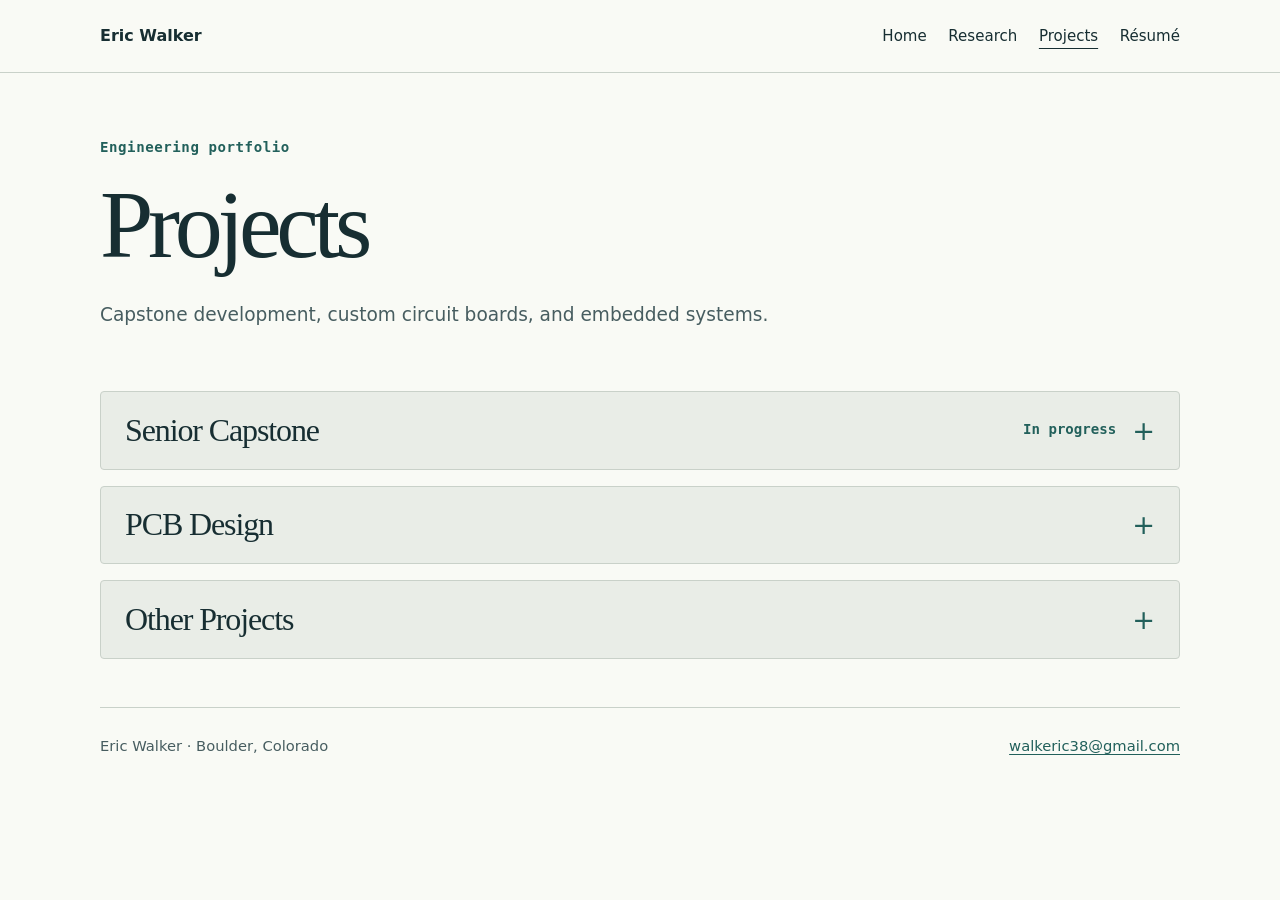
==== commit 362425da: "Add collapsible project categories and compact filled homepage buttons" ====
--- a/projects.html
+++ b/projects.html
@@ -13,10 +13,9 @@
   <header class="site-header"><nav class="nav" aria-label="Primary navigation"><a class="brand" href="index.html">Eric Walker</a><button class="menu-button" type="button" aria-label="Open navigation" aria-expanded="false">☰</button><div class="nav-links"><a href="index.html">Home</a><a href="research.html">Research</a><a href="projects.html" aria-current="page">Projects</a><a href="resume.html">Résumé</a></div></nav></header>
   <main id="main">
     <header class="page-header"><p class="label">Engineering portfolio</p><h1>Projects</h1><p class="lead">Capstone development, custom circuit boards, and embedded systems.</p></header>
-    <section class="project-section" id="capstone" aria-labelledby="capstone-title">
-      <span id="amplifier"></span>
-      <div class="section-heading"><h2 id="capstone-title">Senior Capstone</h2><p class="meta">In progress</p></div>
-      <article class="capstone-story">
+    <details class="project-section" id="capstone" aria-labelledby="capstone-title">
+      <summary class="section-heading"><h2 id="capstone-title">Senior Capstone</h2><span class="meta">In progress</span></summary>
+      <article class="capstone-story" id="amplifier">
         <div class="capstone-intro">
           <div>
             <h3>Neural Amp Modeling Guitar Amplifier</h3>
@@ -62,9 +61,9 @@
           </div>
         </div>
       </article>
-    </section>
-    <section class="project-section" id="pcb-design" aria-labelledby="pcb-title">
-      <div class="section-heading"><h2 id="pcb-title">PCB Design</h2></div>
+    </details>
+    <details class="project-section" id="pcb-design" aria-labelledby="pcb-title">
+      <summary class="section-heading"><h2 id="pcb-title">PCB Design</h2></summary>
       <div class="board-grid">
         <article id="custom-arduino" class="board-card board-feature">
           <p class="label">PCB Design · Board 3</p>
@@ -101,14 +100,14 @@
           <div class="report-area"><span class="label">Lab report</span><a class="button-link" href="assets/board-1-report.pdf" target="_blank" rel="noopener">View Board 1 Report (PDF)</a></div>
         </article>
       </div>
-    </section>
-    <section class="project-section" aria-labelledby="other-title">
-      <div class="section-heading"><h2 id="other-title">Other Projects</h2></div>
+    </details>
+    <details class="project-section" aria-labelledby="other-title">
+      <summary class="section-heading"><h2 id="other-title">Other Projects</h2></summary>
       <div class="rows">
         <article id="robot"><p class="label">Controls · March 2026</p><div><h3>Wi-Fi-Controlled Robot</h3><p>I built a bidirectional motor driver with MOSFETs and bipolar transistors. An Arduino Nano Every tracks encoder pulses to control how far the robot moves and turns, with wireless control through a web interface and a Raspberry Pi Pico joystick.</p></div></article>
         <article id="sumo-robot"><p class="label">Robotics · September 2025</p><div><h3>Sumo Robot</h3><p>Our three-person team combined a custom PCB, DC motors, and 3D-printed parts in a competition robot. I developed the Pico-based handheld controller that sent driving commands over infrared.</p></div></article>
       </div>
-    </section>
+    </details>
   </main>
   <footer class="site-footer"><span>Eric Walker · Boulder, Colorado</span><a href="mailto:walkeric38@gmail.com">walkeric38@gmail.com</a></footer>
   <script src="site.js"></script>
--- a/styles.css
+++ b/styles.css
@@ -8,13 +8,22 @@
 .linkedin-button { display: flex; justify-content: center; align-items: center; min-height: 48px; padding: .75rem 1rem; border-radius: 4px; background: #0a66c2; color: #ffffff; text-decoration: none; font-weight: 650; }
 .linkedin-button:hover { background: #084e96; }
 @media(max-width:720px) { .portrait-column { justify-self: start; max-width: 260px; } }
-.home-links { display: grid; gap: .75rem; margin-top: 2rem; }
-.home-links .button-link { display: flex; align-items: center; min-height: 52px; padding: .85rem 1.1rem; background: #ffffff; border-color: var(--rule); color: var(--accent); line-height: 1.45; }
-.home-links .button-link:hover { background: var(--accent); color: #ffffff; border-color: var(--accent); }
+.home-links { display: grid; grid-auto-rows: 1fr; align-items: stretch; gap: .6rem; margin-top: 2rem; }
+.home-links .button-link { display: flex; align-items: center; justify-content: center; min-height: 44px; padding: .5rem .8rem; background: var(--accent); border-color: var(--accent); color: #ffffff; line-height: 1.35; text-align: center; }
+.home-links .button-link:hover { background: #163f3c; border-color: #163f3c; }
 .project-section { margin-bottom: 3rem; scroll-margin-top: 2rem; }
 .section-heading { display: flex; align-items: baseline; justify-content: space-between; gap: 1rem; padding-bottom: 1rem; border-bottom: 1px solid var(--rule); }
 .section-heading h2 { margin: 0; }
 .section-heading .meta { margin: 0; }
+details.project-section { margin-bottom: 1rem; }
+summary.section-heading { align-items: center; padding: 1.3rem 1.5rem; background: #e9ede7; border: 1px solid var(--rule); border-radius: 4px; cursor: pointer; list-style: none; }
+summary.section-heading::-webkit-details-marker { display: none; }
+summary.section-heading::after { content: "+"; font: 1.7rem/1 system-ui, sans-serif; color: var(--accent); }
+details[open] > summary.section-heading::after { content: "−"; }
+summary.section-heading h2 { flex: 1; font-size: clamp(1.5rem, 4vw, 2rem); }
+summary.section-heading:hover { background: #dce5dc; }
+summary.section-heading:focus-visible { outline: 3px solid #b27626; outline-offset: 3px; }
+@media(max-width:460px) { summary.section-heading { padding: 1rem; gap: .7rem; } summary.section-heading .meta { font-size: .75rem; } }
 h3 { font-size: 1.25rem; line-height: 1.35; margin: 0 0 .8rem; font-weight: 650; }
 .featured-project { padding: 1.75rem 0; max-width: 75ch; }
 .featured-project p { color: var(--muted); margin: 0; }
